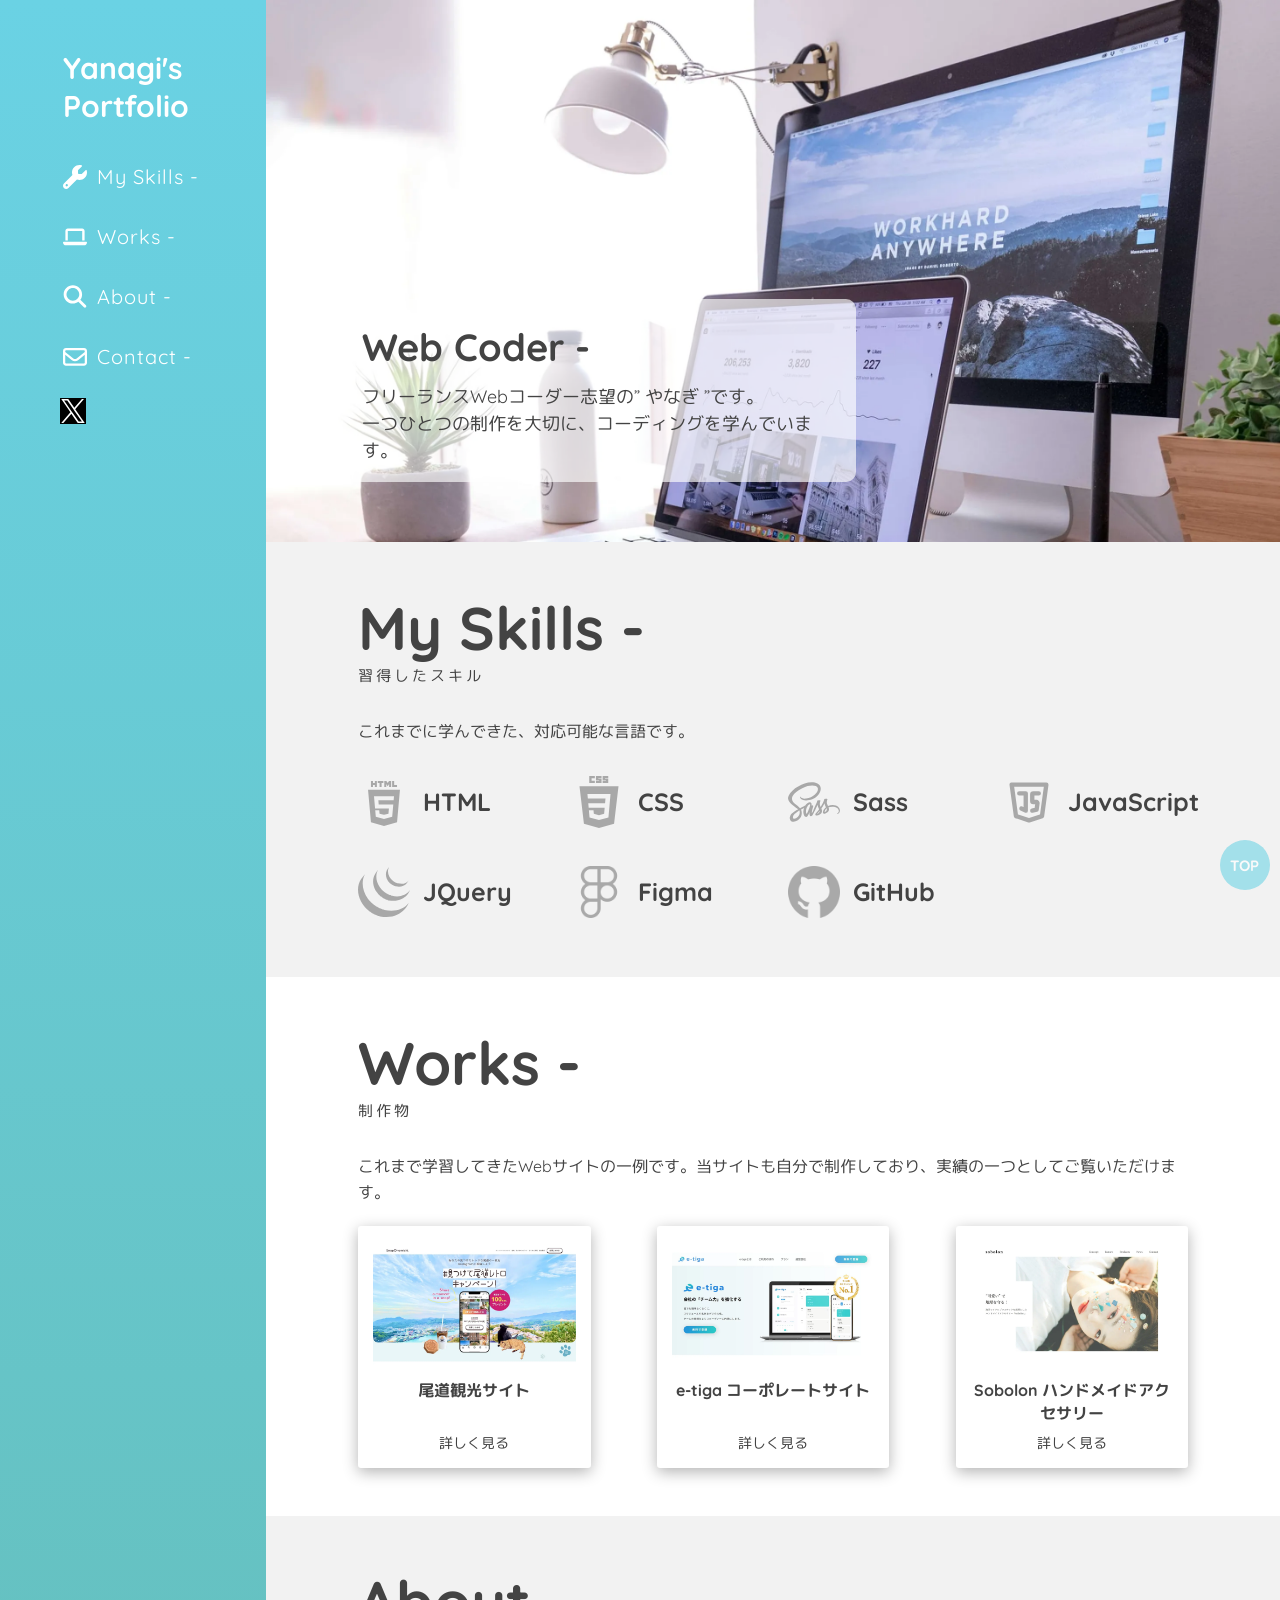
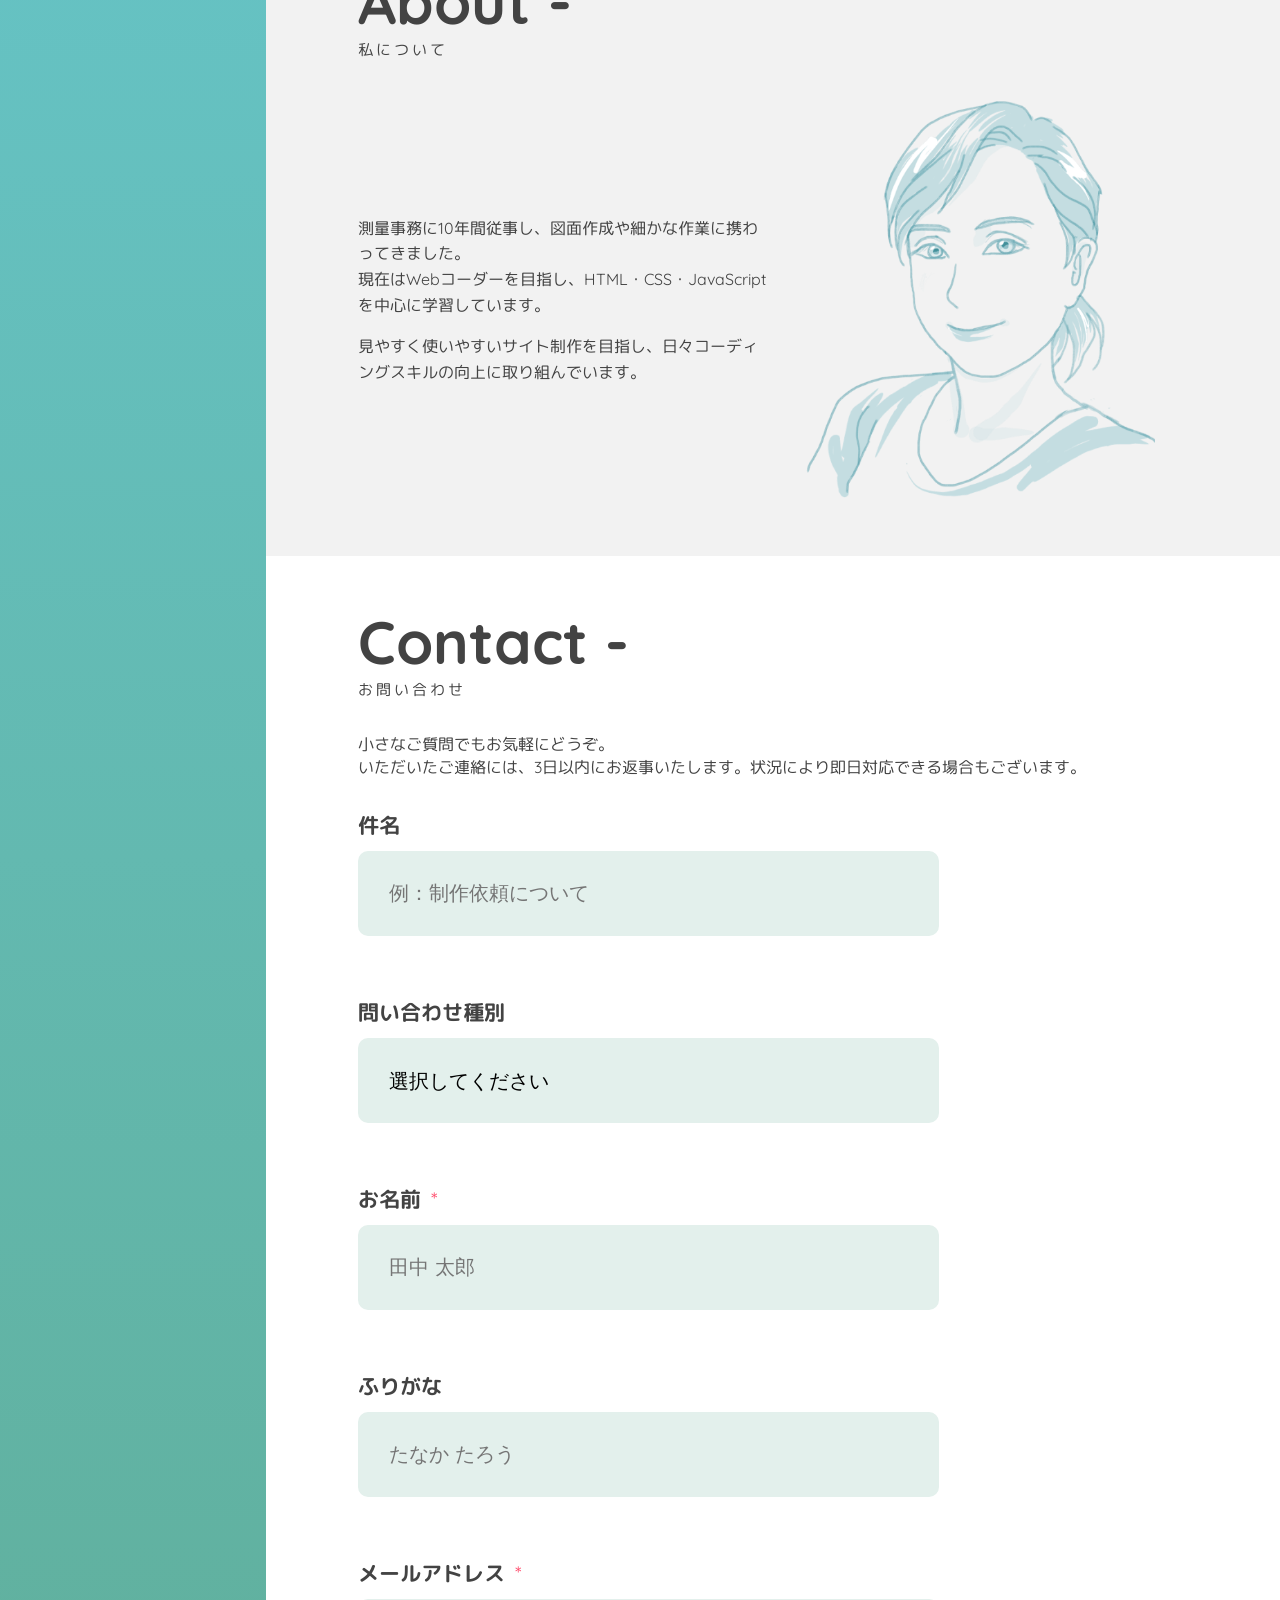
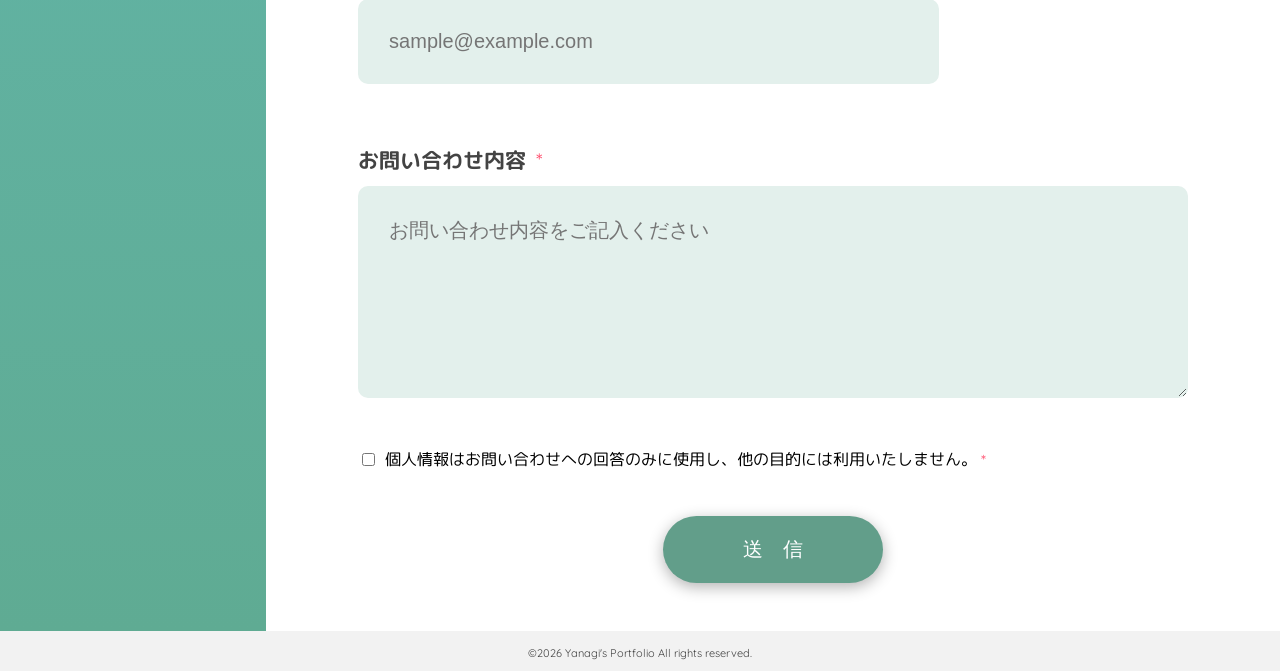
==== index.html @ 11b39cef "修正" ====
<!doctype html>
<html lang="ja">
  <head>
    <meta charset="UTF-8" />
    <meta name="viewport" content="width=device-width, initial-scale=1.0" />
    <link rel="shortcut icon" href="./favicon.ico" type="image/x-icon" />

    <!-- 検索にヒットしないようにするための記述です -->
    <meta name="robots" content="noindex" />

    <title>ポートフォリオサイト</title>
    <meta
      name="description"
      content="フリーランスWEBコーダーをめざす、”やなぎ”のポートフォリオサイトです。只今、デイトラにてコツコツ勉強中"
    />

    <!-- Google fonts -->
    <link rel="preconnect" href="https://fonts.googleapis.com" />
    <link rel="preconnect" href="https://fonts.gstatic.com" crossorigin />
    <link
      href="https://fonts.googleapis.com/css2?family=M+PLUS+Rounded+1c&family=Quicksand:wght@300..700&display=swap"
      rel="stylesheet"
    />

    <link rel="stylesheet" href="./css/reset.css" />
    <link rel="stylesheet" href="./css/style.css" />
  </head>

  <body>
    <div class="wrapper">
      <header class="header">
        <div class="header__container">
          <div class="header__top">
            <div class="header__logo">Yanagi's<br />Portfolio</div>

            <button
              type="button"
              id="js-button-drawer"
              class="header__menu-button"
            >
              <span class="header-icon__bar"></span>
              <span class="header-icon__bar"></span>
              <span class="header-icon__bar"></span>
            </button>
          </div>

          <div id="js-drawer" class="header__contents">
            <nav class="header__nav">
              <ul class="header__nav-list">
                <li class="header__nav-item">
                  <a href="#skills" class="header__nav-link button">
                    <span class="button__icon"
                      ><svg
                        width="19"
                        height="19"
                        viewBox="0 0 19 19"
                        fill="none"
                        xmlns="http://www.w3.org/2000/svg"
                      >
                        <path
                          d="M13.0625 11.875C16.343 11.875 19 9.21797 19 5.9375C19 5.36971 18.9184 4.82051 18.7699 4.29728C18.6549 3.89649 18.1613 3.80743 17.8682 4.10058L15.0182 6.95058C14.9068 7.06192 14.7547 7.125 14.5988 7.125H12.4688C12.1422 7.125 11.875 6.85783 11.875 6.53123V4.40116C11.875 4.24533 11.9381 4.09315 12.0494 3.98185L14.8994 1.13185C15.1926 0.83866 15.0998 0.345109 14.7027 0.230073C14.1795 0.081631 13.6303 0 13.0625 0C9.78203 0 7.125 2.65703 7.125 5.9375C7.125 6.6463 7.25116 7.32909 7.47754 7.95996L0.738478 14.699C0.267174 15.1703 0 15.8123 0 16.4803C0 17.8719 1.12812 19 2.51971 19C3.18768 19 3.82967 18.7328 4.30098 18.2615L11.04 11.5225C11.6709 11.7525 12.3537 11.875 13.0625 11.875ZM2.96877 15.1406C3.20495 15.1406 3.4315 15.2345 3.59853 15.4015C3.76556 15.5685 3.85938 15.795 3.85938 16.0312C3.85938 16.2675 3.76556 16.494 3.59853 16.661C3.4315 16.828 3.20495 16.9219 2.96877 16.9219C2.73255 16.9219 2.506 16.828 2.33897 16.661C2.17194 16.494 2.07812 16.2675 2.07812 16.0312C2.07812 15.795 2.17194 15.5685 2.33897 15.4015C2.506 15.2345 2.73255 15.1406 2.96877 15.1406Z"
                          class="button__icon-path"
                        />
                      </svg>
                    </span>
                    <span class="button__text">My Skills -</span>
                  </a>
                </li>
                <li class="header__nav-item">
                  <a href="#works" class="header__nav-link button">
                    <span class="button__icon"
                      ><svg
                        width="21"
                        height="16"
                        viewBox="0 0 21 16"
                        fill="none"
                        xmlns="http://www.w3.org/2000/svg"
                      >
                        <path
                          d="M4.2 0.635498C3.04172 0.635498 2.1 1.57078 2.1 2.72115V11.0638H4.2V2.72115H16.8V11.0638H18.9V2.72115C18.9 1.57078 17.9583 0.635498 16.8 0.635498H4.2ZM0.63 12.1066C0.282187 12.1066 0 12.3868 0 12.7323C0 14.114 1.12875 15.2351 2.52 15.2351H18.48C19.8712 15.2351 21 14.114 21 12.7323C21 12.3868 20.7178 12.1066 20.37 12.1066H0.63Z"
                          class="button__icon-path"
                        />
                      </svg>
                    </span>
                    <span class="button__text">Works -</span>
                  </a>
                </li>
                <li class="header__nav-item">
                  <a href="#about" class="header__nav-link button">
                    <span class="button__icon"
                      ><svg
                        width="17"
                        height="18"
                        viewBox="0 0 17 18"
                        fill="none"
                        xmlns="http://www.w3.org/2000/svg"
                      >
                        <path
                          d="M13.8125 7.04143C13.8125 8.55504 13.3178 9.95324 12.4844 11.0876L16.6879 15.2657C17.1029 15.6779 17.1029 16.3473 16.6879 16.7595C16.2729 17.1717 15.5988 17.1717 15.1838 16.7595L10.9803 12.5814C9.83808 13.4124 8.43027 13.9005 6.90625 13.9005C3.09121 13.9005 0 10.8304 0 7.04143C0 3.25246 3.09121 0.182373 6.90625 0.182373C10.7213 0.182373 13.8125 3.25246 13.8125 7.04143ZM6.90625 11.79C7.53413 11.79 8.15587 11.6672 8.73595 11.4285C9.31604 11.1899 9.84312 10.8401 10.2871 10.3992C10.7311 9.95824 11.0833 9.43476 11.3235 8.85863C11.5638 8.28251 11.6875 7.66502 11.6875 7.04143C11.6875 6.41784 11.5638 5.80035 11.3235 5.22423C11.0833 4.64811 10.7311 4.12463 10.2871 3.68368C9.84312 3.24273 9.31604 2.89296 8.73595 2.65432C8.15587 2.41568 7.53413 2.29285 6.90625 2.29285C6.27837 2.29285 5.65663 2.41568 5.07654 2.65432C4.49646 2.89296 3.96938 3.24273 3.5254 3.68368C3.08142 4.12463 2.72923 4.64811 2.48895 5.22423C2.24867 5.80035 2.125 6.41784 2.125 7.04143C2.125 7.66502 2.24867 8.28251 2.48895 8.85863C2.72923 9.43476 3.08142 9.95824 3.5254 10.3992C3.96938 10.8401 4.49646 11.1899 5.07654 11.4285C5.65663 11.6672 6.27837 11.79 6.90625 11.79Z"
                          class="button__icon-path"
                        />
                      </svg>
                    </span>
                    <span class="button__text">About -</span>
                  </a>
                </li>

                <li class="header__nav-item">
                  <a href="#contact" class="header__nav-link button">
                    <span class="button__icon"
                      ><svg
                        width="20"
                        height="16"
                        viewBox="0 0 20 16"
                        fill="none"
                        xmlns="http://www.w3.org/2000/svg"
                      >
                        <path
                          d="M2.5 2.28406C2.15625 2.28406 1.875 2.56339 1.875 2.90479V3.76217L8.61328 9.25563C9.42188 9.91515 10.582 9.91515 11.3906 9.25563L18.125 3.76217V2.90479C18.125 2.56339 17.8438 2.28406 17.5 2.28406H2.5ZM1.875 6.17138V12.8365C1.875 13.1779 2.15625 13.4572 2.5 13.4572H17.5C17.8438 13.4572 18.125 13.1779 18.125 12.8365V6.17138L12.5781 10.6949C11.0781 11.917 8.91797 11.917 7.42188 10.6949L1.875 6.17138ZM0 2.90479C0 1.53531 1.12109 0.421875 2.5 0.421875H17.5C18.8789 0.421875 20 1.53531 20 2.90479V12.8365C20 14.2059 18.8789 15.3194 17.5 15.3194H2.5C1.12109 15.3194 0 14.2059 0 12.8365V2.90479Z"
                          class="button__icon-path"
                        />
                      </svg>
                    </span>
                    <span class="button__text">Contact -</span>
                  </a>
                </li>
                <li class="header__nav-item header__nav-item--x">
                  <a
                    href="https://x.com/poyonta_web"
                    target="_blank"
                    class="header__nav-link button button--x"
                  >
                    <span class="button__icon button__icon--x">
                      <svg
                        width="20"
                        height="21"
                        viewBox="0 0 1200 1227"
                        fill="none"
                        xmlns="http://www.w3.org/2000/svg"
                      >
                        <path
                          d="M714.163 519.284L1160.89 0H1055.03L667.137 450.887L357.328 0H0L468.492 681.821L0 1226.37H105.866L515.491 750.218L842.672 1226.37H1200L714.137 519.284H714.163ZM569.165 687.828L521.697 619.934L144.011 79.6944H306.615L611.412 515.685L658.88 583.579L1055.08 1150.3H892.476L569.165 687.854V687.828Z"
                          class="button__icon-path button__icon-path--x"
                        />
                      </svg>
                    </span>
                  </a>
                </li>
              </ul>
            </nav>
          </div>
        </div>
      </header>

      <main class="main">
        <div class="fv">
          <picture class="fv__img">
            <source media="(min-width: 768px)" srcset="./img/fv-image.webp" />
            <img
              src="./img/sp_img.webp"
              alt="デスクの上にパソコンとタブレットが乗っています。"
              decoding="async"
              width="2924"
              height="3899"
            />
          </picture>
          <div class="fv__contents">
            <h1 class="fv__heading">
              <span class="fv__heading-main">Web Coder -</span>
              <span class="fv__heading-sub"
                >フリーランスWebコーダー志望の” やなぎ ”です。<br />一つひとつの制作を大切に、コーディングを学んでいます。</span
              >
            </h1>
          </div>
        </div>

        <section id="skills" class="section skills">
          <div class="section__inner">
            <h2 class="section__head">
              <span class="section__head-main">My Skills -</span>
              <span class="section__head-sub">習得したスキル</span>
            </h2>
            <p class="section__lead-text">
              これまでに学んできた、対応可能な言語です。
            </p>
            <ul class="skills__list">
              <li class="skills__item">
                <div class="skills__icon">
                  <img src="./img/skill_icon/icon_html.svg" alt="" />
                </div>
                <span class="skills__name">HTML</span>
              </li>
              <li class="skills__item">
                <div class="skills__icon">
                  <img src="./img/skill_icon/icon_css.svg" alt="" />
                </div>
                <span class="skills__name">CSS</span>
              </li>
              <li class="skills__item">
                <div class="skills__icon">
                  <img src="./img/skill_icon/icon_sass.svg" alt="" />
                </div>
                <span class="skills__name">Sass</span>
              </li>
              <li class="skills__item">
                <div class="skills__icon">
                  <img src="./img/skill_icon/icon_javascript.svg" alt="" />
                </div>
                <span class="skills__name">JavaScript</span>
              </li>
              <li class="skills__item">
                <div class="skills__icon">
                  <img src="./img/skill_icon/icon_jquery.svg" alt="" />
                </div>
                <span class="skills__name">JQuery</span>
              </li>
              <li class="skills__item">
                <div class="skills__icon">
                  <img src="./img/skill_icon/icon_figma.png" alt="" />
                </div>
                <span class="skills__name">Figma</span>
              </li>
              <li class="skills__item">
                <div class="skills__icon">
                  <img src="./img/skill_icon/icon_github.png" alt="" />
                </div>
                <span class="skills__name">GitHub</span>
              </li>
              <!-- <li class="skills__item">
                <div class="skills__icon">
                  <img src="./img/skill_icon/icon_php.svg" alt="" />
                </div>
                <span class="skills__name">PHP</span>
              </li>
              <li class="skills__item">
                <div class="skills__icon">
                  <img src="./img/skill_icon/icon_sql.svg" alt="" />
                </div>
                <span class="skills__name">SQL</span>
              </li> -->
            </ul>
          </div>
        </section>

        <section id="works" class="section works">
          <div class="section__inner">
            <h2 class="section__head">
              <span class="section__head-main">Works -</span>
              <span class="section__head-sub">制作物</span>
            </h2>
            <p class="section__lead-text">
              これまで学習してきたWebサイトの一例です。当サイトも自分で制作しており、実績の一つとしてご覧いただけます。
            </p>

            <div class="works__contents">
              <ul class="works__list">
                <li class="works__item">
                  <a href="./works/onomichi.html" class="works__card">
                    <div class="works__image">
                      <picture>
                        <source
                          srcset="/img/project/onomichi-top.webp"
                          type="image/webp"
                        />
                        <img
                          src="/img/project/onomichi-top.jpg"
                          class="works__item-img"
                          alt="尾道観光サイトのトップページ"
                        />
                      </picture>
                    </div>

                    <h3 class="works__item-name">尾道観光サイト</h3>
                    <p class="works__item-link">詳しく見る</p>
                  </a>
                </li>

                <li class="works__item">
                  <a href="./works/e-tiga.html" class="works__card">
                    <div class="works__image">
                      <picture>
                        <source
                          srcset="/img/project/e-tiga-top.webp"
                          type="image/webp"
                        />
                        <img
                          src="/img/project/e-tiga-top.jpg"
                          class="works__item-img"
                          alt="e-tiga コーポレートサイトのトップページ"
                        />
                      </picture>
                    </div>

                    <h3 class="works__item-name">e-tiga コーポレートサイト</h3>
                    <p class="works__item-link">詳しく見る</p>
                  </a>
                </li>

                <li class="works__item">
                  <a href="/works/sobolon.html" class="works__card">
                    <div class="works__image">
                      <picture>
                        <source
                          srcset="../img/project/sobolon-top.webp"
                          type="image/webp"
                        />
                        <img
                          src="/img/project/sobolon-top.jpg"
                          class="works__item-img"
                          alt="Sobolonハンドメイドアクセサリーショップのトップページ"
                        />
                      </picture>
                    </div>

                    <h3 class="works__item-name">
                      Sobolon ハンドメイドアクセサリー
                    </h3>
                    <p class="works__item-link">詳しく見る</p>
                  </a>
                </li>
              </ul>
            </div>
          </div>
        </section>

        <section id="about" class="section about">
          <div class="section__inner">
            <h2 class="section__head">
              <span class="section__head-main">About -</span>
              <span class="section__head-sub">私について</span>
            </h2>
            <div class="about__container">
              <div class="about__img">
                <img src="./img/about_me.png" alt="私の自画像イラスト" width="600" height="600" />
              </div>

              <div class="about__text-contents">
                <p class="about__text">
                  測量事務に10年間従事し、図面作成や細かな作業に携わってきました。<br />
                  現在はWebコーダーを目指し、HTML・CSS・JavaScriptを中心に学習しています。
                </p>

                <p class="about__text">
                  見やすく使いやすいサイト制作を目指し、日々コーディングスキルの向上に取り組んでいます。
                </p>
              </div>
            </div>
          </div>
        </section>

        <section id="contact" class="section contact">
          <div class="section__inner">
            <h2 class="section__head">
              <span class="section__head-main">Contact -</span>
              <span class="section__head-sub">お問い合わせ</span>
            </h2>
            <p class="contact__text">
              小さなご質問でもお気軽にどうぞ。<br />いただいたご連絡には、3日以内にお返事いたします。状況により即日対応できる場合もございます。
            </p>
            <form
              class="contact__form"
              action="https://docs.google.com/forms/d/1wxgxeuCiGroGb6D0AkHOj52-wFo_a72LHb8ZfSSlgHc/formResponse"
              method="POST"
            >
              <!-- 件名 -->
              <div class="contact__item">
                <label for="subject" class="contact__label">件名</label>
                <input
                  type="text"
                  id="subject"
                  name="entry.1060447912"
                  placeholder="例：制作依頼について"
                  class="contact__input-field"
                />
              </div>

              <!-- 問い合わせ種別 -->
              <div class="contact__item">
                <label for="type" class="contact__label">問い合わせ種別</label>
                <select
                  id="type"
                  name="entry.1830113722"
                  class="contact__input-field"
                >
                  <option value="">選択してください</option>
                  <option value="質問">質問</option>
                  <option value="要望">要望</option>
                </select>
              </div>

              <!-- お名前 -->
              <div class="contact__item">
                <label for="name" class="contact__label">
                  お名前 <span class="contact__must">*</span>
                </label>
                <input
                  type="text"
                  id="name"
                  name="entry.1457223307"
                  placeholder="田中 太郎"
                  class="contact__input-field"
                  required
                />
              </div>

              <!-- ふりがな -->
              <div class="contact__item">
                <label for="kana" class="contact__label">ふりがな</label>
                <input
                  type="text"
                  id="kana"
                  name="entry.275673241"
                  placeholder="たなか たろう"
                  class="contact__input-field"
                />
              </div>

              <!-- メールアドレス -->
              <div class="contact__item">
                <label for="email" class="contact__label">
                  メールアドレス <span class="contact__must">*</span>
                </label>
                <input
                  type="email"
                  id="email"
                  name="entry.229926600"
                  placeholder="sample@example.com"
                  class="contact__input-field"
                  required
                />
              </div>

              <!-- お問い合わせ内容 -->
              <div class="contact__item">
                <label for="contact__message" class="contact__label">
                  お問い合わせ内容 <span class="contact__must">*</span>
                </label>
                <textarea
                  id="contact__message"
                  name="entry.366167014"
                  rows="5"
                  placeholder="お問い合わせ内容をご記入ください"
                  class="contact__input-field contact__input-field-w"
                  required
                ></textarea>
              </div>

              <!-- プライバシー同意チェックボックス -->
              <div class="contact__item">
                <label class="contact__privacy">
                  <input type="checkbox" name="privacy" required />
                  個人情報はお問い合わせへの回答のみに使用し、他の目的には利用いたしません。
                  <span class="contact__must">*</span>
                </label>
              </div>

              <!-- 送信ボタン -->
              <button type="submit" class="contact__button">送　信</button>
            </form>
          </div>
        </section>
      </main>
    </div>

    <a href="" id="page-top" class="toTop"></a>

    <footer class="footer">
      <small class="footer__copy"
        >&copy;2026 Yanagi's Portfolio All rights reserved.</small
      >
    </footer>

    <!-- jQuery -->
    <script src="https://ajax.googleapis.com/ajax/libs/jquery/3.7.1/jquery.min.js"></script>
    <script src="./js/index.js"></script>
  </body>
</html>
---- css/style.css ----
@charset "UTF-8";
body {
  font-family: "Quicksand", "M PLUS Rounded 1c", sans-serif;
  color: #434343;
}
body.is-fixed {
  overflow: hidden;
}

.button {
  display: -webkit-box;
  display: -ms-flexbox;
  display: flex;
  -webkit-box-align: center;
      -ms-flex-align: center;
          align-items: center;
  width: 180px;
  padding: 6px 10px;
  margin: 0 auto;
}
.button--x {
  width: -webkit-fit-content;
  width: -moz-fit-content;
  width: fit-content;
}
.button__icon {
  display: -webkit-box;
  display: -ms-flexbox;
  display: flex;
  -webkit-box-align: center;
      -ms-flex-align: center;
          align-items: center;
}
.button__icon svg {
  width: 24px;
  height: 24px;
}
.button__icon--x {
  position: relative;
}
.button__icon--x::after {
  content: "";
  position: absolute;
  width: 26px;
  height: 26px;
  background-color: #000;
  left: -1px;
  z-index: -1;
  -webkit-transition: background-color 0.3s;
  transition: background-color 0.3s;
}
.button__icon-path {
  fill: #ffffff;
}
.button__text {
  color: #ffffff;
  font-size: 20px;
  margin-left: 10px;
  letter-spacing: 0.05em;
}

.header {
  background-image: -webkit-gradient(linear, left top, left bottom, from(#6ad2e4), to(#5fab93));
  background-image: linear-gradient(to bottom, #6ad2e4, #5fab93);
  position: fixed;
  top: 0;
  left: 0;
  width: 100%;
  z-index: 999;
}
.header__container {
  width: 100%;
  position: relative;
}
.header__top {
  display: -webkit-box;
  display: -ms-flexbox;
  display: flex;
  -webkit-box-pack: justify;
      -ms-flex-pack: justify;
          justify-content: space-between;
  -webkit-box-align: center;
      -ms-flex-align: center;
          align-items: center;
}
.header__logo {
  display: inline-block;
  padding: 14px 24px;
  font-size: 21px;
  font-weight: bold;
  color: #ffffff;
}
.header__menu-button {
  width: 36px;
  height: 21px;
  position: relative;
  border: none;
  background: transparent;
  right: 24px;
}
.header__menu-button.is-checked .header-icon__bar:nth-child(1) {
  top: 10px;
  -webkit-transform: rotate(30deg);
          transform: rotate(30deg);
}
.header__menu-button.is-checked .header-icon__bar:nth-child(2) {
  display: none;
}
.header__menu-button.is-checked .header-icon__bar:nth-child(3) {
  top: 10px;
  -webkit-transform: rotate(-30deg);
          transform: rotate(-30deg);
}
.header-icon__bar {
  position: absolute;
  top: 0;
  left: 0;
  width: 36px;
  height: 3px;
  border-radius: 6px;
  background: #ffffff;
  -webkit-transition: top 0.3s linear, -webkit-transform 0.3s linear;
  transition: top 0.3s linear, -webkit-transform 0.3s linear;
  transition: transform 0.3s linear, top 0.3s linear;
  transition: transform 0.3s linear, top 0.3s linear, -webkit-transform 0.3s linear;
}
.header-icon__bar:nth-child(1) {
  top: 0;
}
.header-icon__bar:nth-child(2) {
  top: 9px;
}
.header-icon__bar:nth-child(3) {
  top: 18px;
}
.header__contents {
  display: none;
  height: calc(100vh - 81px);
  border-top: 1px solid #ffffff;
  padding-top: 60px;
}
.header__nav-item {
  text-align: center;
}
.header__nav-item + .header__nav-item {
  margin-top: 24px;
}
.header__nav-item--x {
  position: relative;
  left: -66px;
}

.fv {
  padding-top: 81px;
  width: 100%;
  position: relative;
}
.fv__contents {
  position: absolute;
  bottom: 26px;
  left: 0;
  max-width: 380px;
  width: 100%;
  background: rgba(255, 255, 255, 0.65);
  border-top-right-radius: 10px;
  border-bottom-right-radius: 10px;
  padding: 18px;
}
.fv__heading-main {
  display: block;
  font-size: 28px;
  font-weight: bold;
}
.fv__heading-sub {
  display: block;
  font-size: 14px;
  margin-top: 12px;
}

.section {
  padding: 48px 0;
}
.section__inner {
  padding-inline: 25px;
  max-width: 500px;
  width: 100%;
  margin: 0 auto;
}
.section__head {
  display: -webkit-box;
  display: -ms-flexbox;
  display: flex;
  -webkit-box-orient: vertical;
  -webkit-box-direction: normal;
      -ms-flex-direction: column;
          flex-direction: column;
}
.section__head-main {
  font-size: 40px;
  font-weight: bold;
}
.section__head-sub {
  font-size: 15px;
  letter-spacing: 0.2em;
}
.section__lead-text {
  margin-top: 32px;
  font-size: 16px;
  line-height: 1.6;
}
.section__contents {
  margin-top: 40px;
}

.skills {
  background-color: #f2f2f2;
}
.skills__list {
  margin-top: 20px;
  line-height: 3;
  display: grid;
  gap: 15px;
  grid-template-columns: repeat(auto-fit, minmax(180px, 1fr));
}
.skills__item {
  display: -webkit-box;
  display: -ms-flexbox;
  display: flex;
  width: 200px;
}
.skills__icon {
  opacity: 0.3;
  display: -webkit-box;
  display: -ms-flexbox;
  display: flex;
  -webkit-box-pack: center;
      -ms-flex-pack: center;
          justify-content: center;
  -webkit-box-align: center;
      -ms-flex-align: center;
          align-items: center;
}
.skills__icon img {
  width: 52px;
  height: 52px;
  -o-object-fit: contain;
     object-fit: contain;
}
.skills__name {
  font-size: 25px;
  vertical-align: middle;
  padding-left: 13px;
  font-weight: bold;
}

.works__contents {
  margin-top: 20px;
}
.works__list {
  text-align: center;
}
.works__item + .works__item {
  margin-top: 55px;
}
.works__card {
  padding: 15px;
  border-radius: 3px;
  display: block;
  height: 100%;
  -webkit-box-shadow: 0 4px 15px 0 rgba(0, 0, 0, 0.3);
          box-shadow: 0 4px 15px 0 rgba(0, 0, 0, 0.3);
  -webkit-transition: -webkit-transform 0.3s, -webkit-box-shadow 0.3s;
  transition: -webkit-transform 0.3s, -webkit-box-shadow 0.3s;
  transition: transform 0.3s, box-shadow 0.3s;
  transition: transform 0.3s, box-shadow 0.3s, -webkit-transform 0.3s, -webkit-box-shadow 0.3s;
}
.works__item-img {
  margin-bottom: 12px;
}
.works__item-name {
  font-size: 16px;
  font-weight: bold;
  margin-bottom: 6px;
  min-height: 3em;
}
.works__item-link {
  font-size: 14px;
  margin-top: auto;
}

.about {
  background-color: #f2f2f2;
}
.about__container {
  margin-top: 32px;
  display: -webkit-box;
  display: -ms-flexbox;
  display: flex;
  -webkit-box-orient: vertical;
  -webkit-box-direction: normal;
      -ms-flex-direction: column;
          flex-direction: column;
}
.about__text-contents {
  margin-top: 20px;
}
.about__text {
  font-size: 16px;
  line-height: 1.6;
}
.about__text + .about__text {
  margin-top: 1em;
}
.about__img img {
  display: block;
  margin: 0 auto;
}

.contact__form {
  margin-top: 20px;
  font-family: "Quicksand", "M PLUS Rounded 1c", sans-serif;
}
.contact__text {
  margin-top: 32px;
}
.contact__item + .contact__item {
  margin-top: 30px;
}
.contact__item select {
  -webkit-appearance: none;
     -moz-appearance: none;
          appearance: none;
  background: url(../img/select-arrow.png) no-repeat center right 16px/9.451px 6.969px;
  background: #e3f0ec;
}
.contact__label {
  display: block;
  padding-block: 10px;
  font-size: 18px;
  font-weight: bold;
}
.contact__must {
  color: #ff4d6d;
  margin-left: 4px;
}
.contact__input-field {
  width: 100%;
  height: 60px;
  border-radius: 10px;
  border: transparent;
  background-color: #e3f0ec;
  font-size: 18px;
  padding: 15px;
  -webkit-box-sizing: border-box;
          box-sizing: border-box;
}
.contact__input-field-w {
  height: auto;
  line-height: 1.5;
}
.contact__button {
  background-color: #629e8a;
  color: #ffffff;
  font-size: 20px;
  padding: 16px 50px;
  display: block;
  margin: 45px auto 0;
  border: none;
  border-radius: 50px;
  -webkit-box-shadow: 0 4px 15px 0 rgba(0, 0, 0, 0.3);
          box-shadow: 0 4px 15px 0 rgba(0, 0, 0, 0.3);
  cursor: pointer;
  -webkit-transition: -webkit-transform 0.3s, -webkit-box-shadow 0.3s;
  transition: -webkit-transform 0.3s, -webkit-box-shadow 0.3s;
  transition: transform 0.3s, box-shadow 0.3s;
  transition: transform 0.3s, box-shadow 0.3s, -webkit-transform 0.3s, -webkit-box-shadow 0.3s;
}
.contact__privacy {
  display: -webkit-box;
  display: -ms-flexbox;
  display: flex;
  -webkit-box-align: center;
      -ms-flex-align: center;
          align-items: center;
  font-weight: normal;
  font-size: 16px;
  color: #000;
  -webkit-transition: opacity 0.3s;
  transition: opacity 0.3s;
}
.contact__privacy input[type=checkbox] {
  width: auto;
  height: auto;
  margin-right: 10px;
}
.contact {
  /* チェックボックス用のラベル */
}
.contact label[for=privacy] {
  font-weight: normal;
  font-size: 16px;
  color: #000;
}

#page-top {
  width: 50px;
  height: 50px;
  position: fixed;
  right: 10px;
  bottom: 10px;
  background-color: #6ad2e4;
  border-radius: 50%;
  -webkit-transition: opacity 0.3s;
  transition: opacity 0.3s;
}
#page-top::before {
  content: "TOP";
  font-size: 15px;
  color: #ffffff;
  position: absolute;
  margin: auto;
  text-align: center;
  width: 100%;
  top: 32%;
  left: 49%;
  translate: -50%;
  font-weight: bold;
}
#page-top:hover {
  opacity: 0.6;
}

.footer {
  background-color: #f2f2f2;
  text-align: center;
  padding: 10px;
}
.footer__copy {
  font-size: 11px;
  font-family: "Quicksand", "M PLUS Rounded 1c", sans-serif;
}

/*------------------
// tb
------------------*/
@media screen and (min-width: 900px) {
  .section__inner {
    max-width: 700px;
  }
  .section__head-main {
    font-size: 54px;
  }
  .fv__contents {
    bottom: 30px;
    height: auto;
    max-width: 500px;
    padding-left: 30px;
  }
  .skills__list {
    grid-template-columns: repeat(3, 1fr);
  }
  .works__list {
    display: grid;
    grid-template-columns: repeat(3, 1fr);
    gap: 8%;
  }
  .works__item + .works__item {
    margin-top: 0;
  }
  .about__container {
    -webkit-box-orient: horizontal;
    -webkit-box-direction: reverse;
        -ms-flex-direction: row-reverse;
            flex-direction: row-reverse;
    -webkit-box-align: center;
        -ms-flex-align: center;
            align-items: center;
  }
  .about__text-contents {
    margin-top: 0;
    -webkit-box-flex: 1;
        -ms-flex: 1;
            flex: 1;
  }
  .about__img {
    -webkit-box-flex: 1;
        -ms-flex: 1;
            flex: 1;
  }
}
/*------------------
// pc
------------------*/
@media screen and (min-width: 1200px) {
  .wrapper {
    display: -webkit-box;
    display: -ms-flexbox;
    display: flex;
  }
  .main {
    -ms-flex-preferred-size: 79.2%;
        flex-basis: 79.2%;
  }
  .header {
    position: relative;
    -ms-flex-preferred-size: 20.8%;
        flex-basis: 20.8%;
    padding: 35px 20px;
  }
  .header__container {
    width: 160px;
    margin: 0 auto;
    position: sticky;
    top: 35px;
  }
  .header__logo {
    padding: 14px 10px;
    font-size: 30px;
  }
  .header__menu-button {
    display: none;
  }
  .header__contents {
    display: block;
    border: none;
    padding-top: 20px;
    line-height: 0.5;
  }
  .header__nav-item--x {
    width: -webkit-fit-content;
    width: -moz-fit-content;
    width: fit-content;
    left: 8px;
  }
  .button {
    width: 100%;
    border-radius: 15px;
  }
  .button:hover {
    background-color: rgba(255, 255, 255, 0.6);
  }
  .button:hover .button__icon-path {
    fill: #629e8a;
  }
  .button:hover .button__text {
    color: #629e8a;
  }
  .button--x {
    padding: 0;
    border-radius: 0;
    left: 9px;
  }
  .button--x:hover .button__icon-path--x {
    fill: #000;
  }
  .button--x:hover .button__icon--x::after {
    background-color: #ffffff;
  }
  .section__inner {
    max-width: 880px;
  }
  .section__head {
    margin-bottom: 24px;
  }
  .section__head-main {
    font-size: 60px;
  }
  .fv {
    padding-top: 0;
  }
  .fv__contents {
    position: absolute;
    bottom: 60px;
    left: 0;
    max-width: 590px;
    padding-top: 24px;
    padding-left: 96px;
  }
  .fv__heading-main {
    font-size: 38px;
  }
  .fv__heading-sub {
    font-size: 18px;
    margin-top: 12px;
  }
  .skills__list {
    grid-template-columns: repeat(4, 1fr);
  }
  .works__list {
    display: grid;
    grid-template-columns: repeat(3, 1fr);
    gap: 8%;
  }
  .works__item + .works__item {
    margin-top: 0;
  }
  .works__card:hover {
    -webkit-transform: translateY(-3px);
            transform: translateY(-3px);
    -webkit-box-shadow: 0 8px 24px rgba(0, 0, 0, 0.3);
            box-shadow: 0 8px 24px rgba(0, 0, 0, 0.3);
  }
  .contact__item {
    display: grid;
  }
  .contact__item + .contact__item {
    margin-top: 50px;
  }
  .contact__label {
    font-size: 21px;
  }
  .contact__input-field {
    width: 70%;
    height: 85px;
    font-size: 20px;
    padding: 30px;
    border: 1px solid transparent;
  }
  .contact__input-field:hover, .contact__input-field:focus {
    -webkit-box-shadow: 0 4px 15px 0 rgba(0, 0, 0, 0.3);
            box-shadow: 0 4px 15px 0 rgba(0, 0, 0, 0.3);
    border-color: #629e8a;
    outline: none;
  }
  .contact__input-field-w {
    width: 100%;
    height: 100%;
  }
  .contact__privacy:hover {
    opacity: 0.6;
  }
  .contact__button {
    padding: 20px 80px;
  }
  .contact__button:hover {
    -webkit-transform: translateY(-2px);
            transform: translateY(-2px);
    -webkit-box-shadow: 0 6px 20px 2px rgba(0, 0, 0, 0.35);
            box-shadow: 0 6px 20px 2px rgba(0, 0, 0, 0.35);
  }
  .contact__button:active {
    -webkit-transform: translateY(2px);
            transform: translateY(2px);
    -webkit-box-shadow: none;
            box-shadow: none;
  }
}
.work {
  background-color: #e3f0ec;
}
.work__inner {
  max-width: 400px;
  width: 100%;
  margin: 0 auto;
  padding: 60px 20px;
  display: -webkit-box;
  display: -ms-flexbox;
  display: flex;
  -webkit-box-orient: vertical;
  -webkit-box-direction: normal;
      -ms-flex-direction: column;
          flex-direction: column;
}
.work {
  /* タイトル */
}
.work__title {
  border-left: 4px solid #434343;
  padding-left: 10px;
  display: -webkit-box;
  display: -ms-flexbox;
  display: flex;
  -webkit-box-orient: vertical;
  -webkit-box-direction: normal;
      -ms-flex-direction: column;
          flex-direction: column;
  gap: 10px;
}
.work__title-main {
  font-size: 35px;
  font-weight: 700;
}
.work__title-sub {
  font-size: 20px;
  color: #808080;
}
.work {
  /* 画像 */
}
.work__visual {
  margin-top: 60px;
  max-width: 400px;
}
.work__visual img {
  display: block;
  width: 100%;
  height: auto;
  -webkit-box-shadow: 0 4px 15px 0 rgba(0, 0, 0, 0.3);
          box-shadow: 0 4px 15px 0 rgba(0, 0, 0, 0.3);
}
.work {
  /* ボタン */
}
.work__button {
  margin-top: 35px;
  text-align: center;
}
.work__link {
  text-decoration: underline;
  -webkit-transition: opacity 0.3s;
  transition: opacity 0.3s;
}
.work {
  /* セクション */
}
.work__section {
  margin-top: 60px;
}
.work {
  /* 見出し */
}
.work__heading {
  font-size: 20px;
  font-weight: 700;
  margin-bottom: 10px;
  border-left: 4px solid #434343;
  padding-left: 10px;
}
.work {
  /* テキスト */
}
.work__text {
  font-size: 16px;
}
.work {
  /* リスト */
}
.work__list {
  font-size: 16px;
}
.work__list li {
  position: relative;
  padding-left: 15px;
}
.work__list li::before {
  content: "";
  position: absolute;
  width: 8px;
  height: 8px;
  border-radius: 50%;
  background-color: #808080;
  top: 8px;
  left: 0;
}
.work__list li + li {
  margin-top: 15px;
}
.work {
  /* 一覧へ戻る */
}
.work__back {
  margin-top: 60px;
  text-align: center;
}
.work__back-link {
  font-size: 20px;
  text-decoration: underline;
  -webkit-transition: opacity 0.3s;
  transition: opacity 0.3s;
}

@media screen and (min-width: 900px) {
  .work__inner {
    max-width: 800px;
    -webkit-box-orient: horizontal;
    -webkit-box-direction: normal;
        -ms-flex-direction: row;
            flex-direction: row;
    gap: 60px;
  }
  .work__visual {
    max-width: 100%;
    width: 100%;
  }
  .work__mock {
    width: 100%;
    max-height: 500px;
    overflow-y: auto;
    border: 1px solid #808080;
    -webkit-box-shadow: 0 4px 15px 0 rgba(0, 0, 0, 0.3);
            box-shadow: 0 4px 15px 0 rgba(0, 0, 0, 0.3);
  }
  .work__mock img {
    border: none;
    -webkit-box-shadow: none;
            box-shadow: none;
    width: 100%;
    display: block;
  }
  .work__left {
    -webkit-box-flex: 1.5;
        -ms-flex: 1.5;
            flex: 1.5;
  }
  .work__right {
    -ms-flex-item-align: center;
        align-self: center;
    -webkit-box-flex: 1;
        -ms-flex: 1;
            flex: 1;
  }
  .work__button {
    margin-top: 0;
    text-align: left;
  }
  .work__section {
    margin-top: 35px;
  }
  .work__back {
    margin-top: 50px;
    text-align: right;
  }
}
@media screen and (min-width: 1200px) {
  .work__inner {
    max-width: 1000px;
  }
  .work__link:hover, .work__back .work__back-link:hover {
    opacity: 0.6;
  }
}
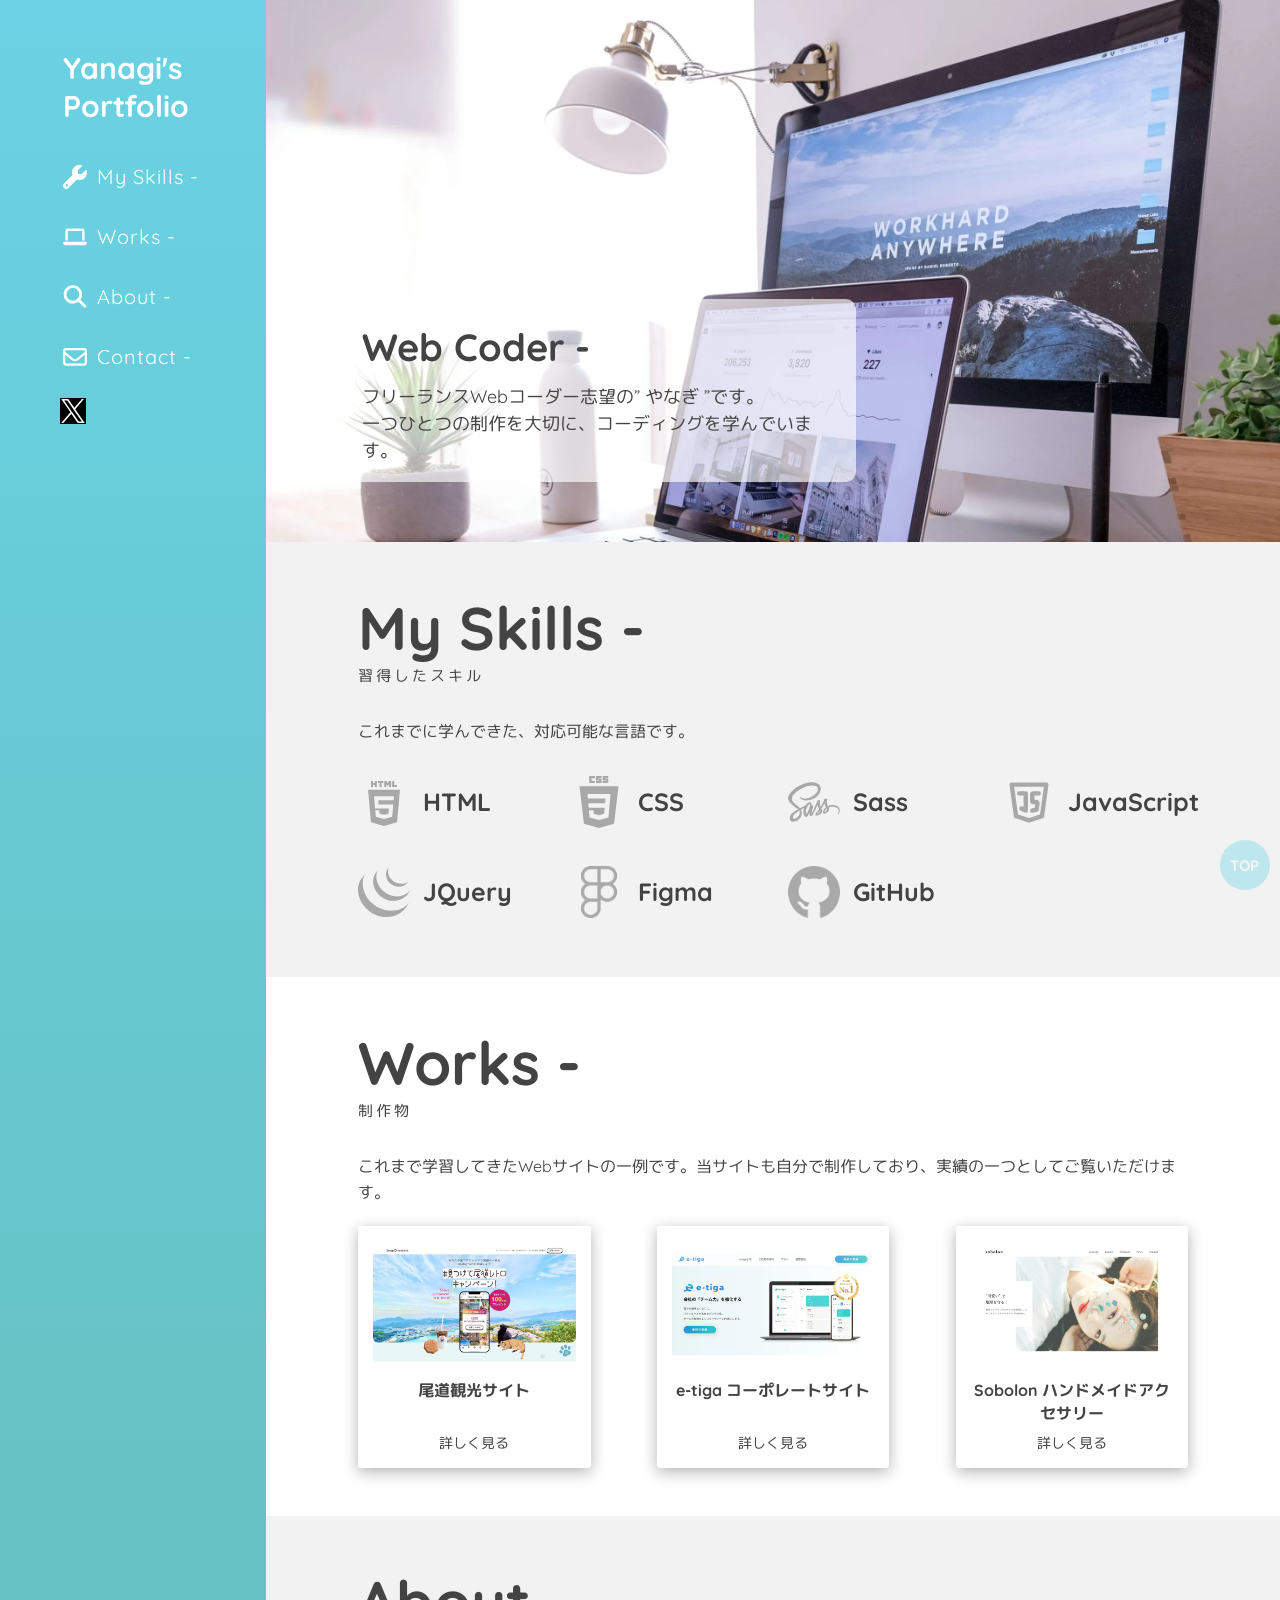
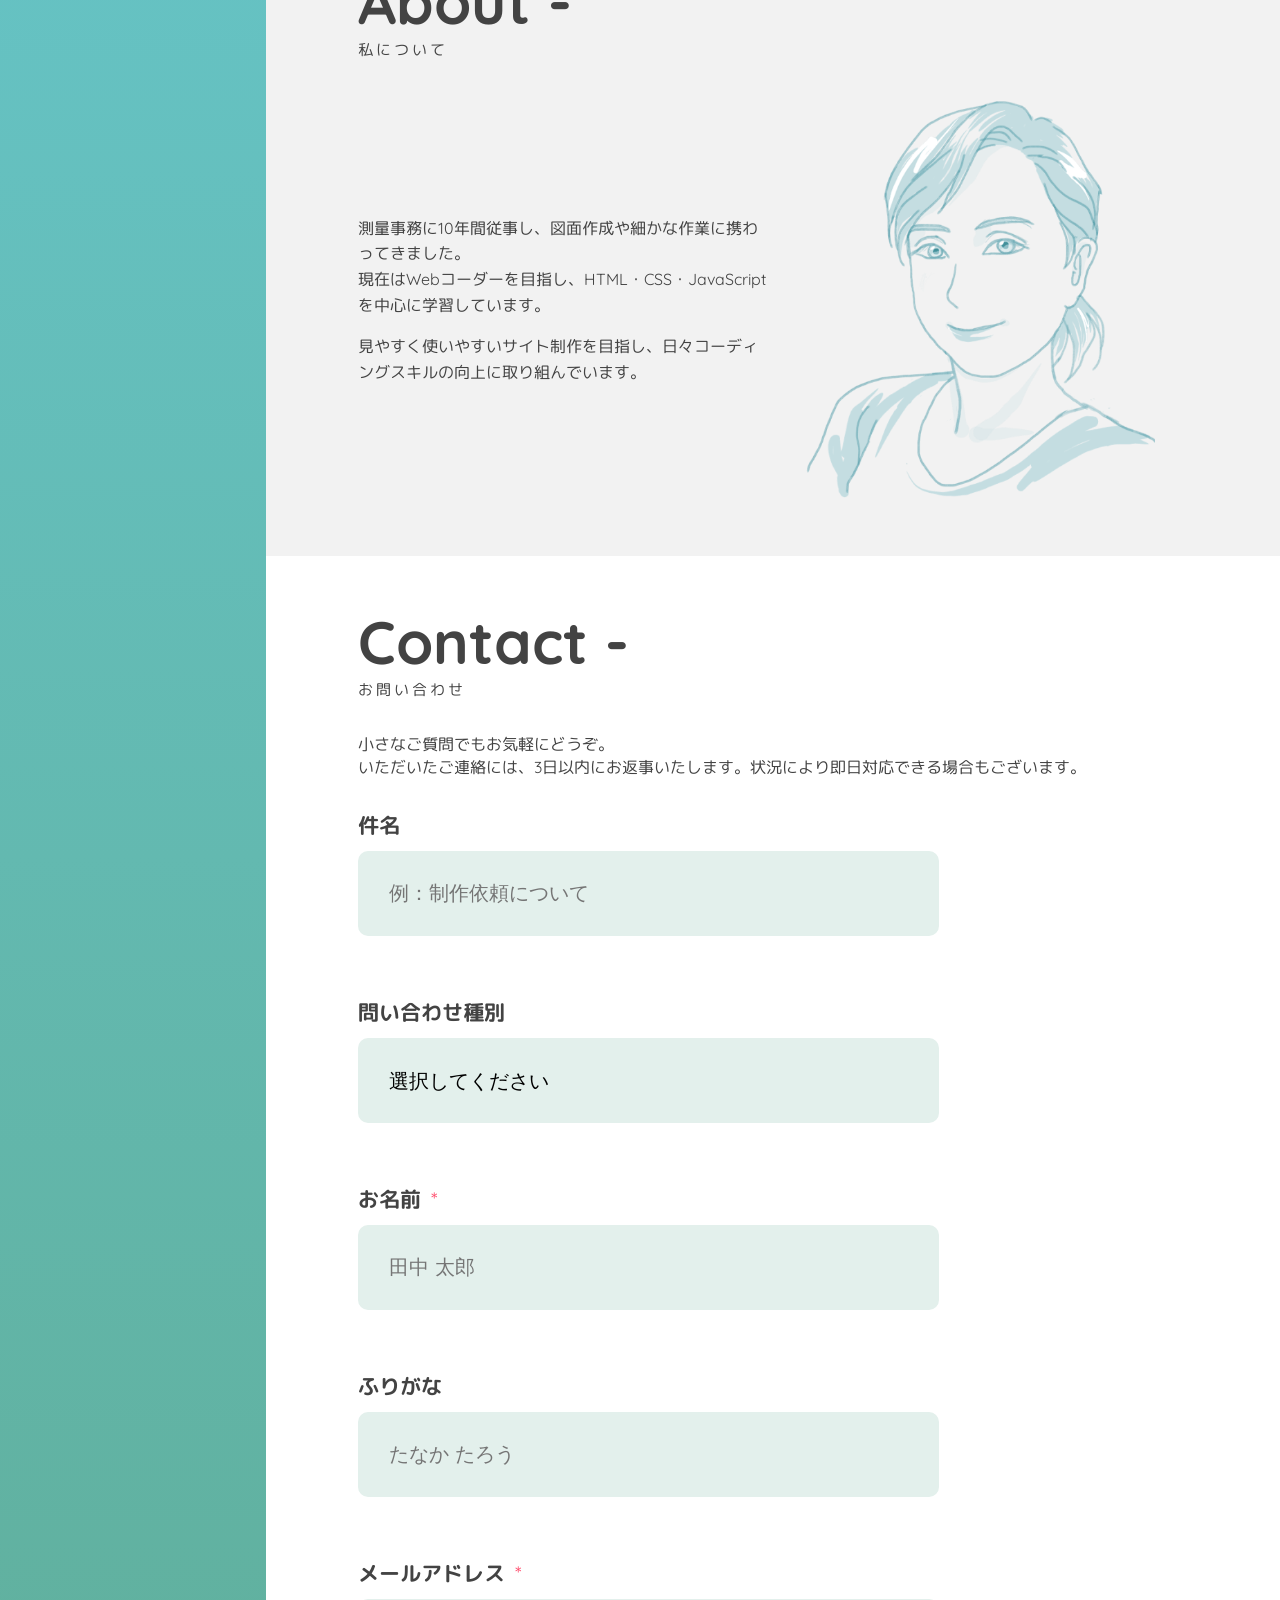
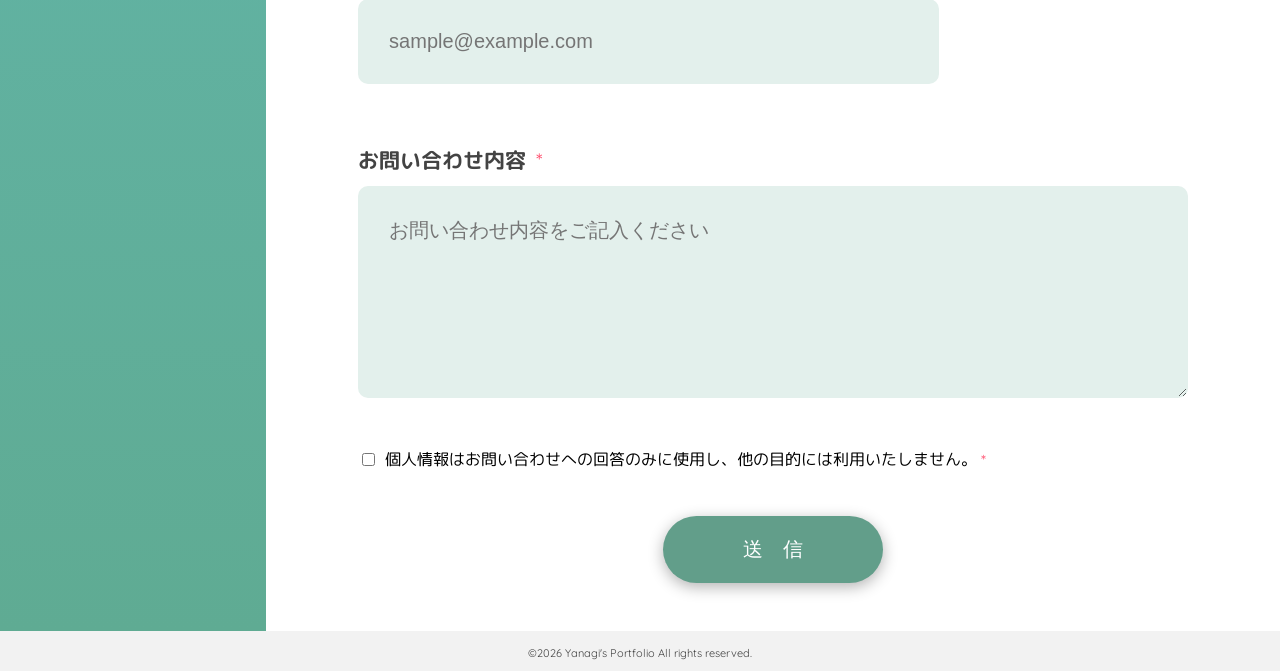
==== commit b97be887: "修正" ====
--- a/index.html
+++ b/index.html
@@ -259,11 +259,11 @@
                     <div class="works__image">
                       <picture>
                         <source
-                          srcset="/img/project/onomichi-top.webp"
+                          srcset="img/project/onomichi-top.webp"
                           type="image/webp"
                         />
                         <img
-                          src="/img/project/onomichi-top.jpg"
+                          src="img/project/onomichi-top.jpg"
                           class="works__item-img"
                           alt="尾道観光サイトのトップページ"
                         />
@@ -297,11 +297,11 @@
                 </li>
 
                 <li class="works__item">
-                  <a href="/works/sobolon.html" class="works__card">
+                  <a href="./works/sobolon.html" class="works__card">
                     <div class="works__image">
                       <picture>
                         <source
-                          srcset="../img/project/sobolon-top.webp"
+                          srcset="/img/project/sobolon-top.webp"
                           type="image/webp"
                         />
                         <img
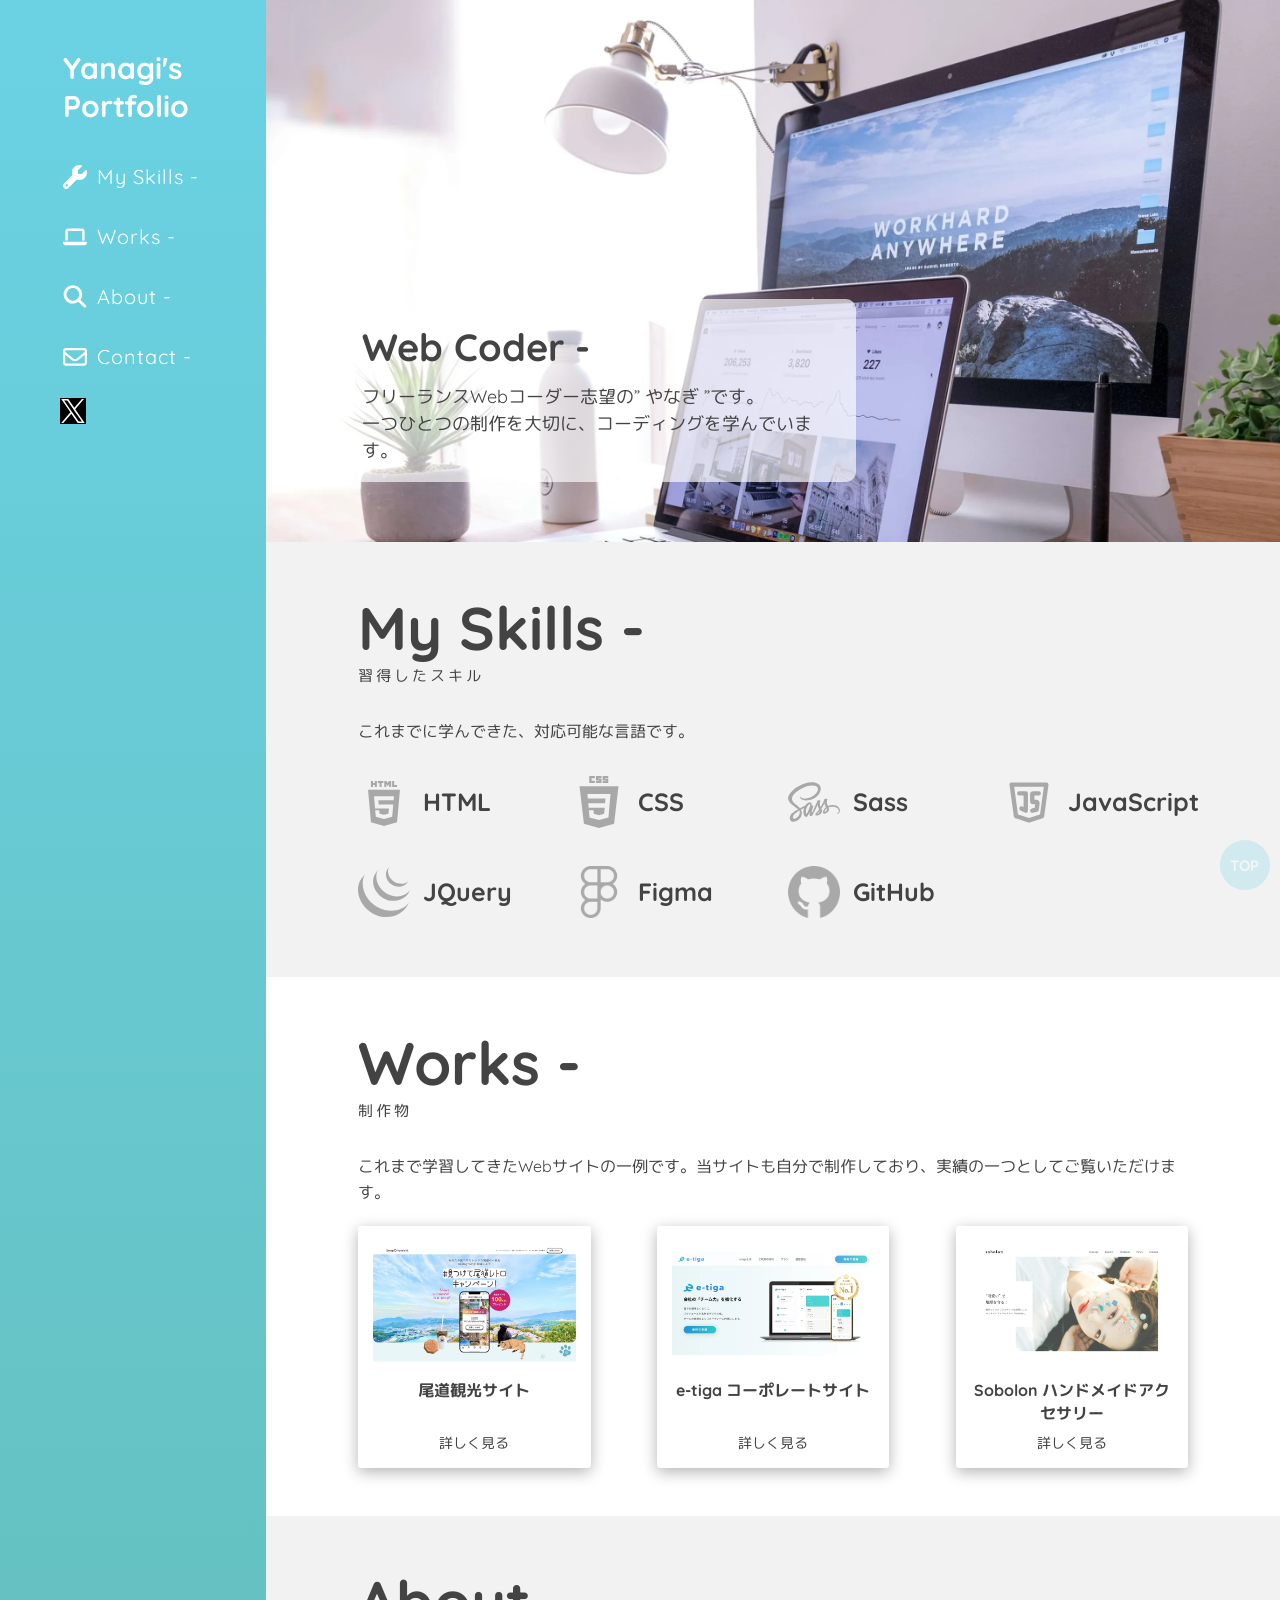
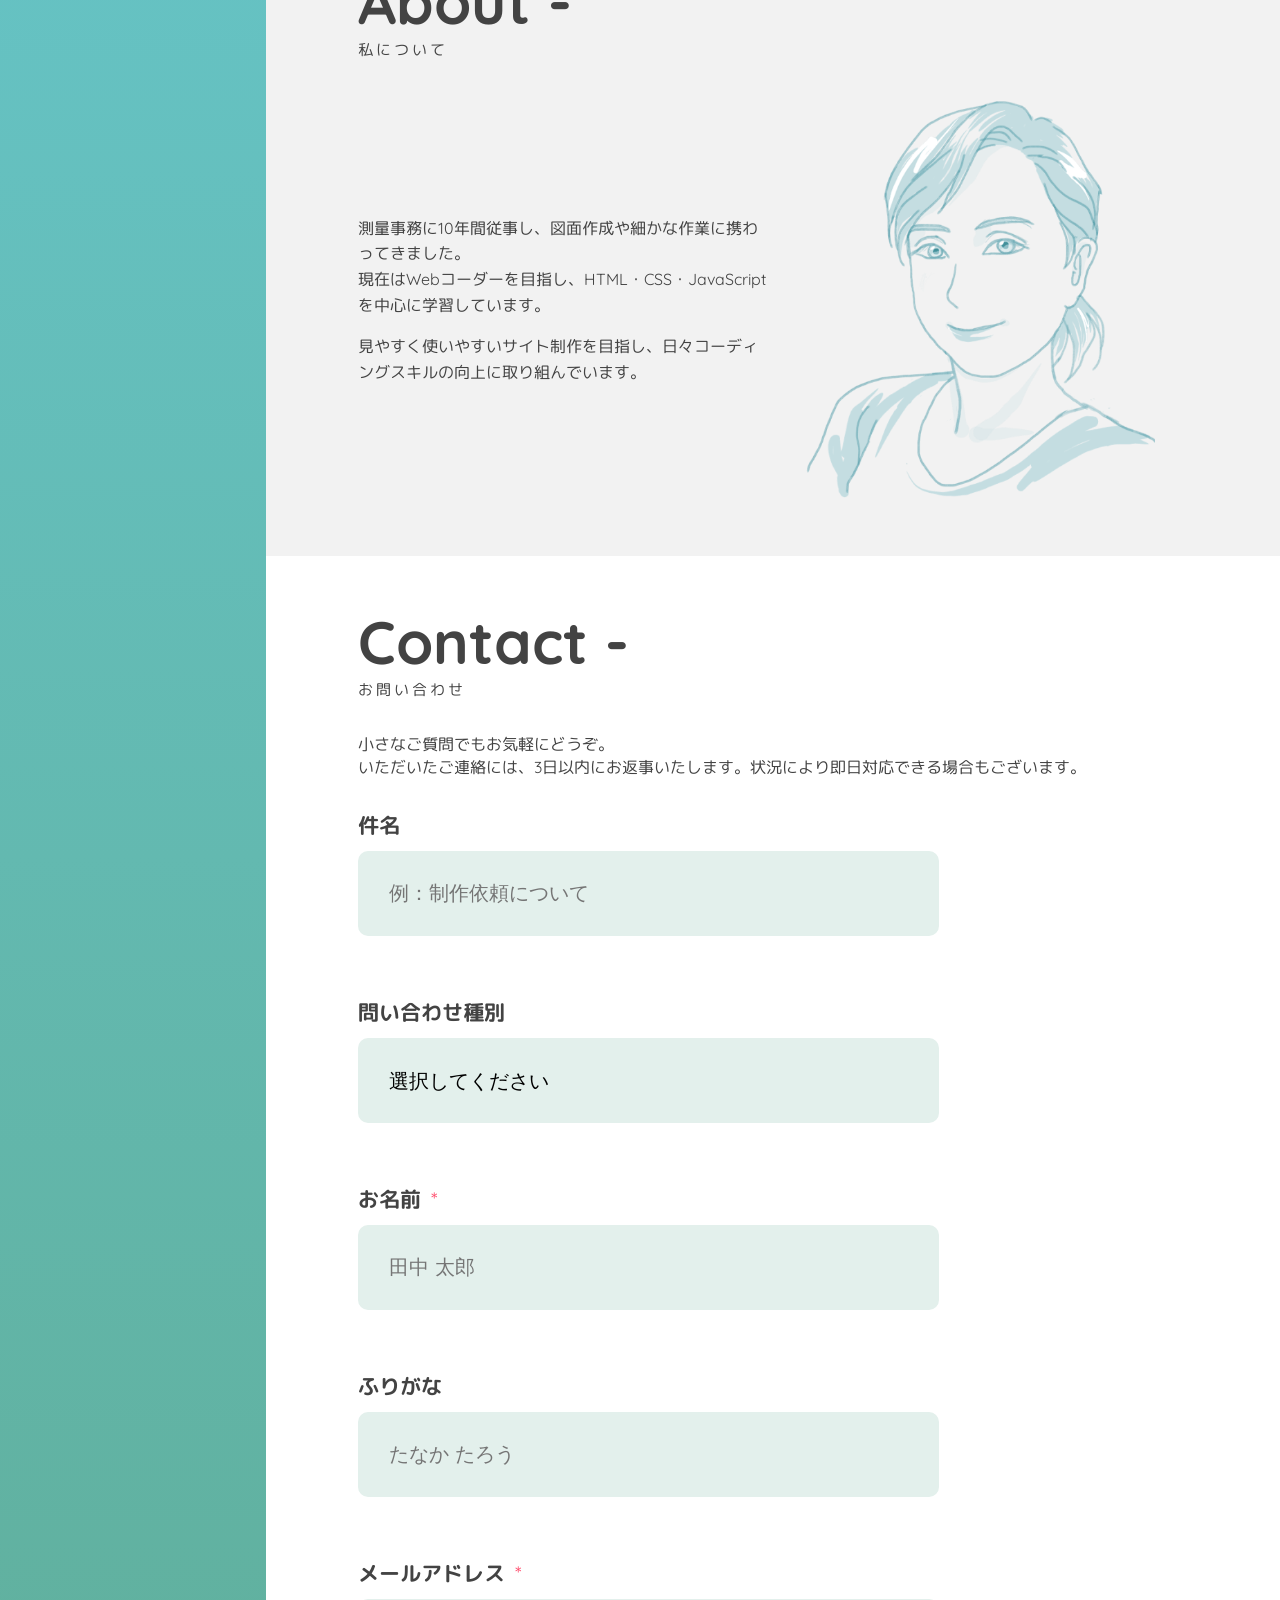
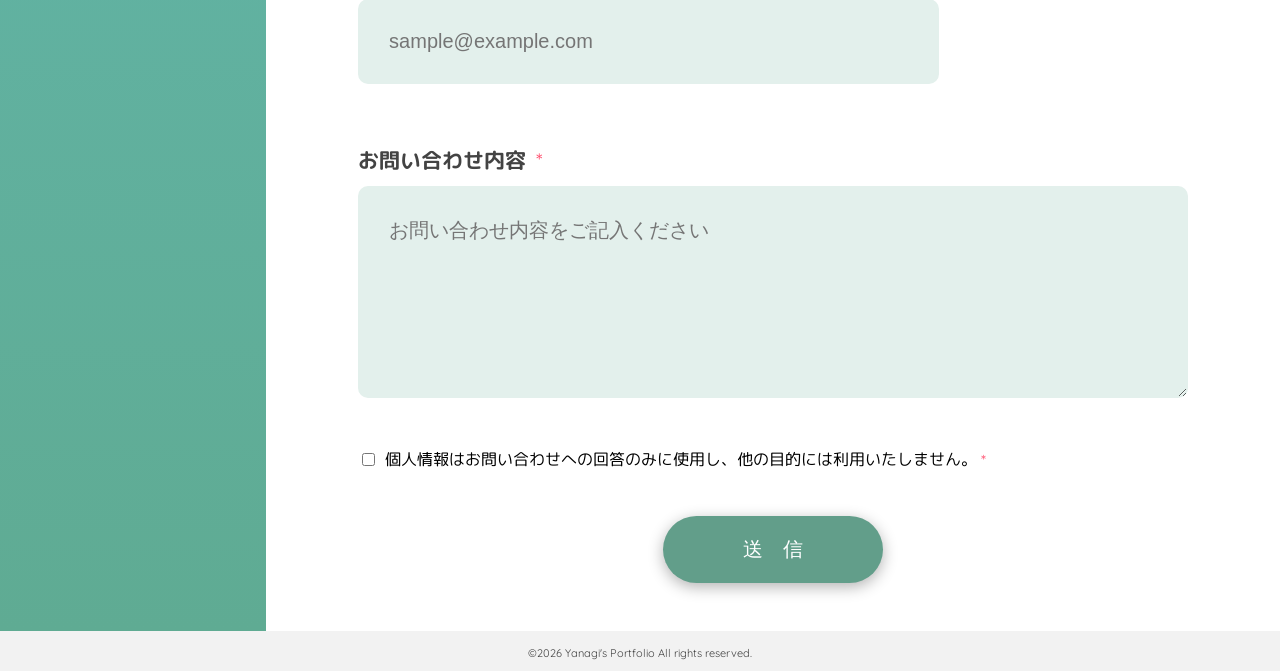
==== commit ad6fecbe: "修正" ====
--- a/index.html
+++ b/index.html
@@ -280,11 +280,11 @@
                     <div class="works__image">
                       <picture>
                         <source
-                          srcset="/img/project/e-tiga-top.webp"
+                          srcset="img/project/e-tiga-top.webp"
                           type="image/webp"
                         />
                         <img
-                          src="/img/project/e-tiga-top.jpg"
+                          src="img/project/e-tiga-top.jpg"
                           class="works__item-img"
                           alt="e-tiga コーポレートサイトのトップページ"
                         />
@@ -301,11 +301,11 @@
                     <div class="works__image">
                       <picture>
                         <source
-                          srcset="/img/project/sobolon-top.webp"
+                          srcset="img/project/sobolon-top.webp"
                           type="image/webp"
                         />
                         <img
-                          src="/img/project/sobolon-top.jpg"
+                          src="img/project/sobolon-top.jpg"
                           class="works__item-img"
                           alt="Sobolonハンドメイドアクセサリーショップのトップページ"
                         />
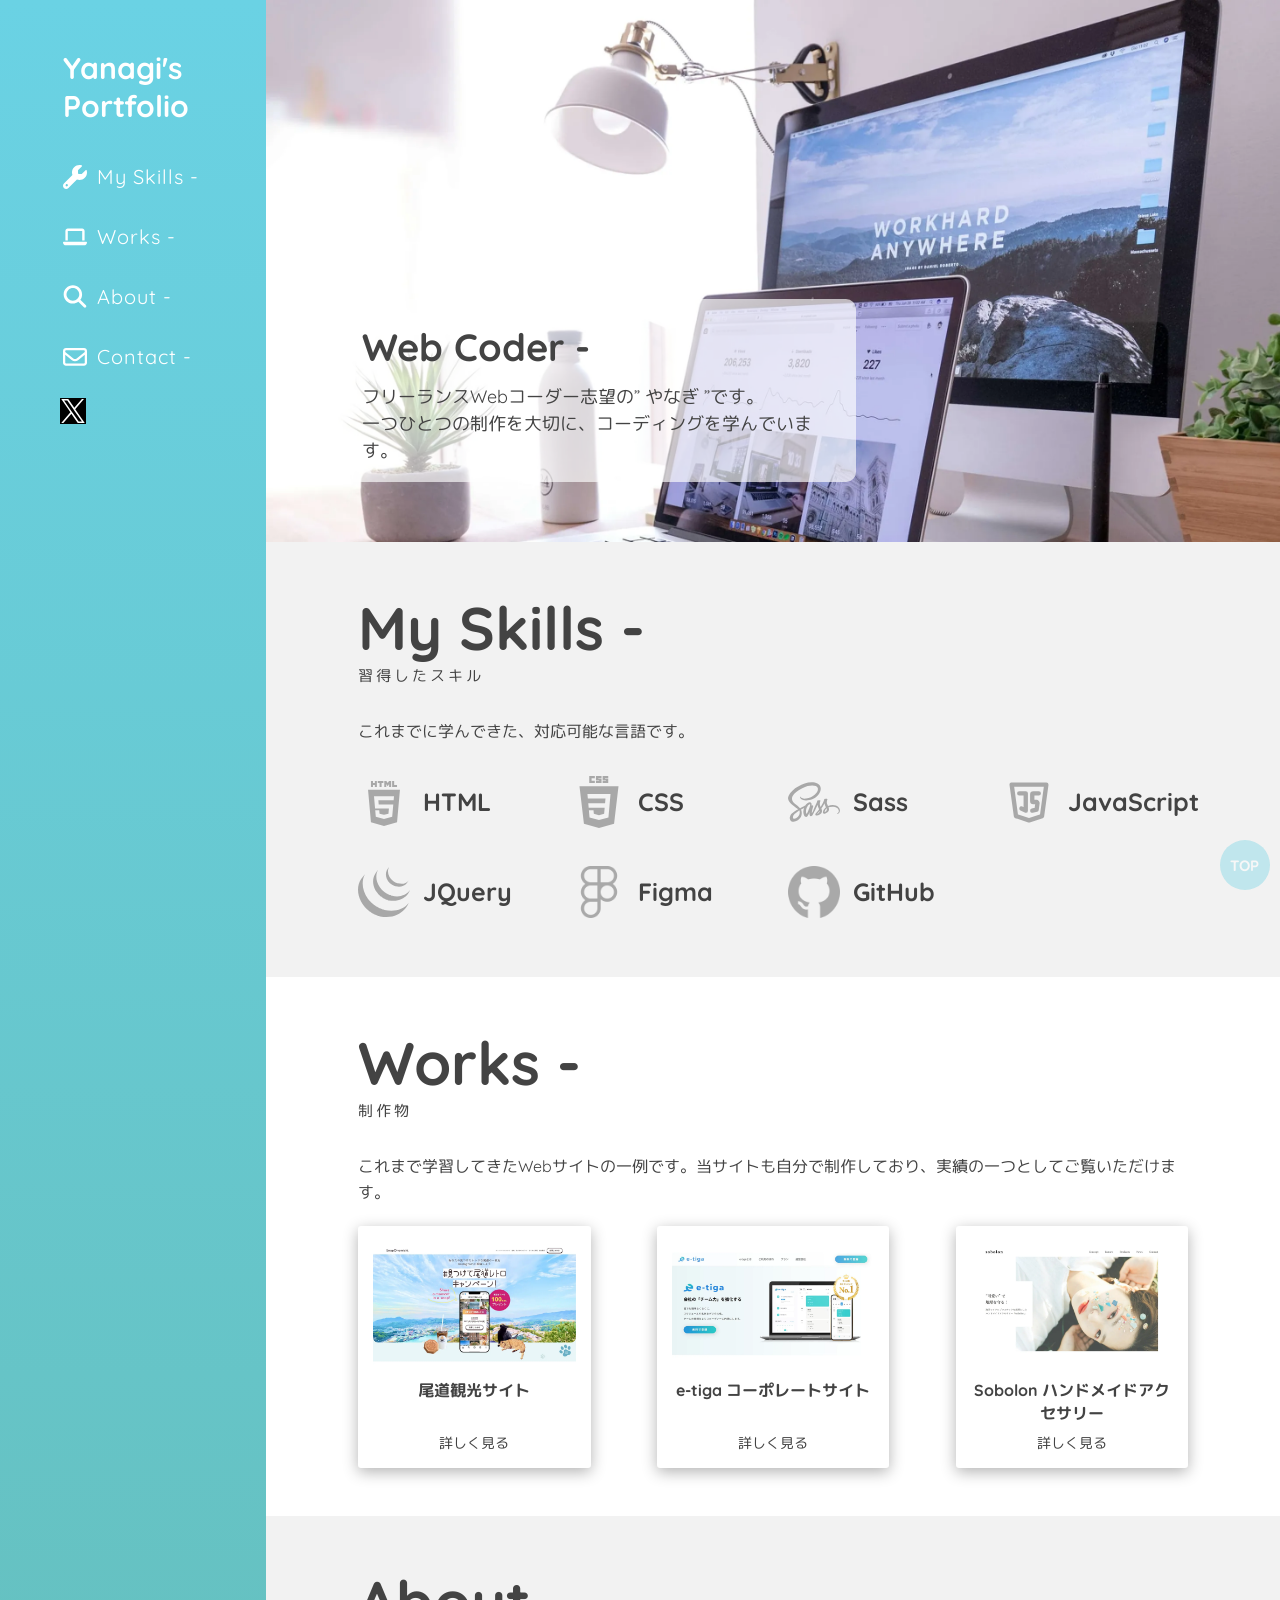
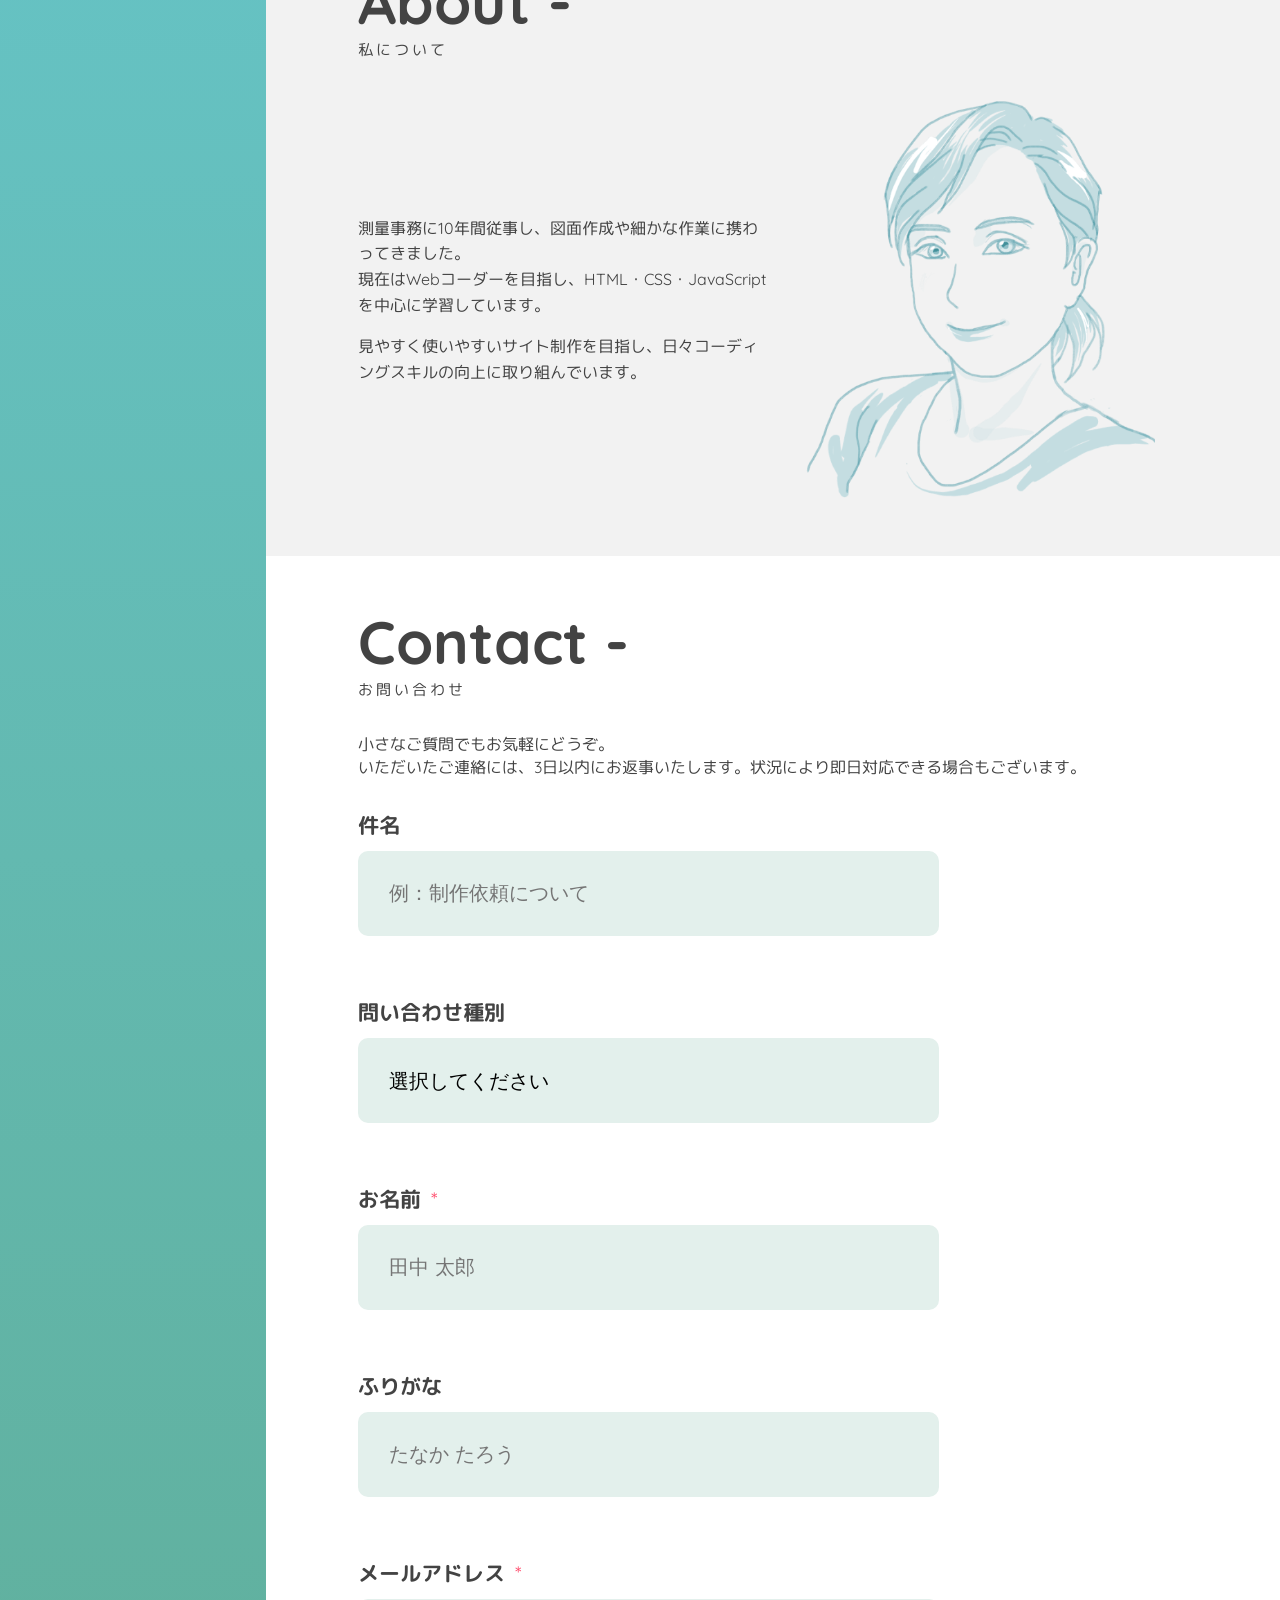
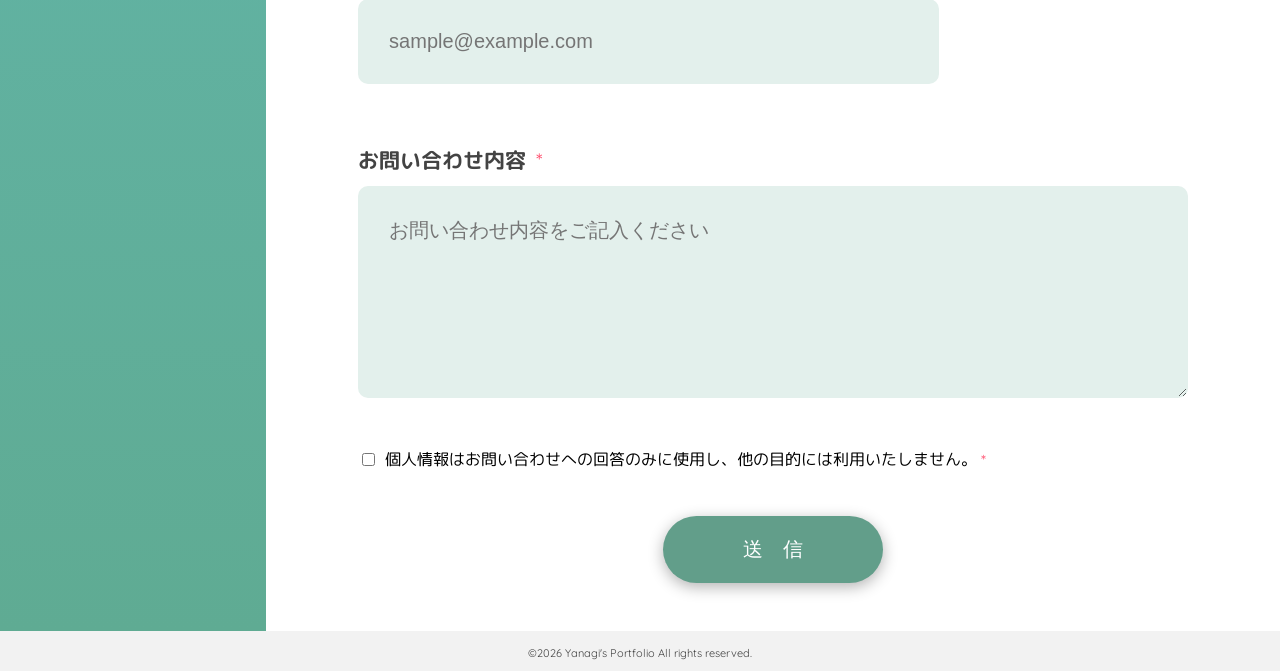
==== commit 3dd6c553: "修正" ====
--- a/index.html
+++ b/index.html
@@ -255,7 +255,12 @@
             <div class="works__contents">
               <ul class="works__list">
                 <li class="works__item">
-                  <a href="./works/onomichi.html" class="works__card">
+                  <a
+                    href="./works/onomichi.html"
+                    class="works__card"
+                    target="_blank"
+                    rel="noopener noreferrer"
+                  >
                     <div class="works__image">
                       <picture>
                         <source
@@ -276,7 +281,12 @@
                 </li>
 
                 <li class="works__item">
-                  <a href="./works/e-tiga.html" class="works__card">
+                  <a
+                    href="./works/e-tiga.html"
+                    class="works__card"
+                    target="_blank"
+                    rel="noopener noreferrer"
+                  >
                     <div class="works__image">
                       <picture>
                         <source
@@ -297,7 +307,12 @@
                 </li>
 
                 <li class="works__item">
-                  <a href="./works/sobolon.html" class="works__card">
+                  <a
+                    href="./works/sobolon.html"
+                    class="works__card"
+                    target="_blank"
+                    rel="noopener noreferrer"
+                  >
                     <div class="works__image">
                       <picture>
                         <source
@@ -331,7 +346,12 @@
             </h2>
             <div class="about__container">
               <div class="about__img">
-                <img src="./img/about_me.png" alt="私の自画像イラスト" width="600" height="600" />
+                <img
+                  src="./img/about_me.png"
+                  alt="私の自画像イラスト"
+                  width="600"
+                  height="600"
+                />
               </div>
 
               <div class="about__text-contents">
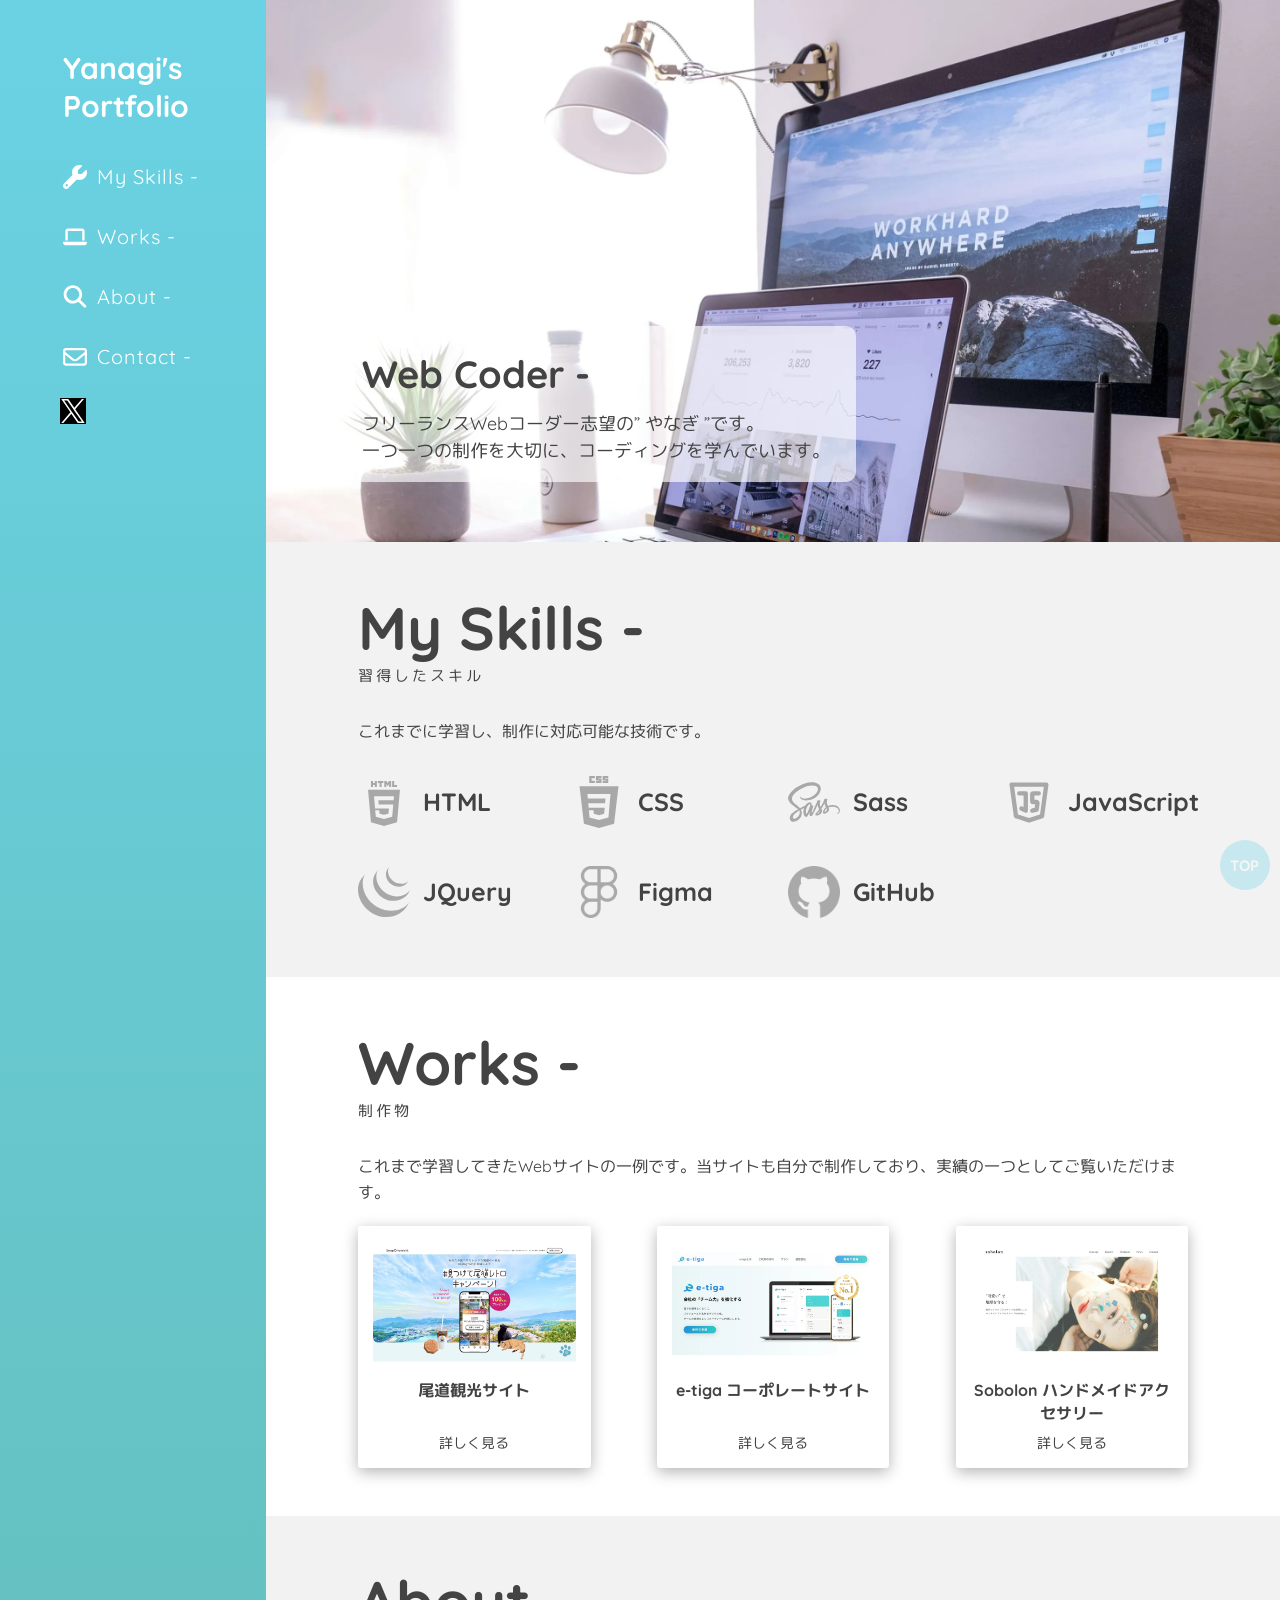
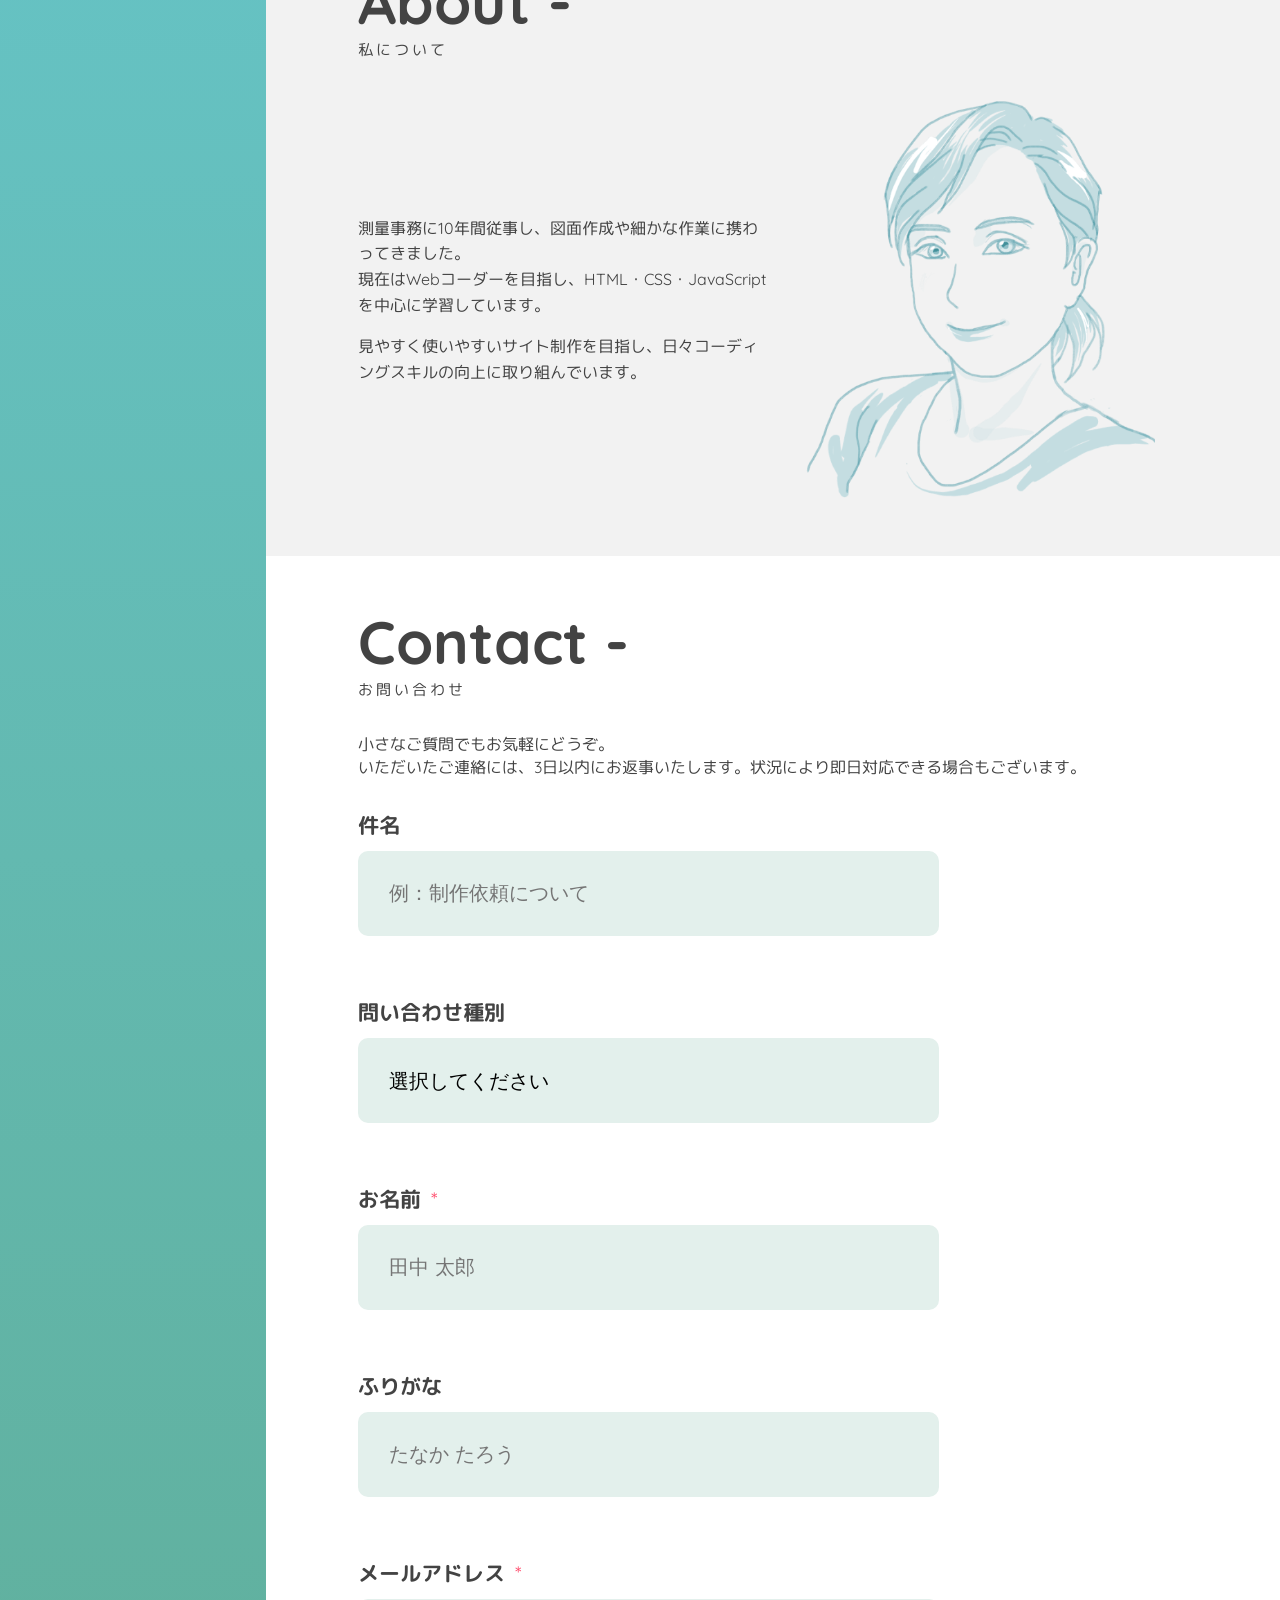
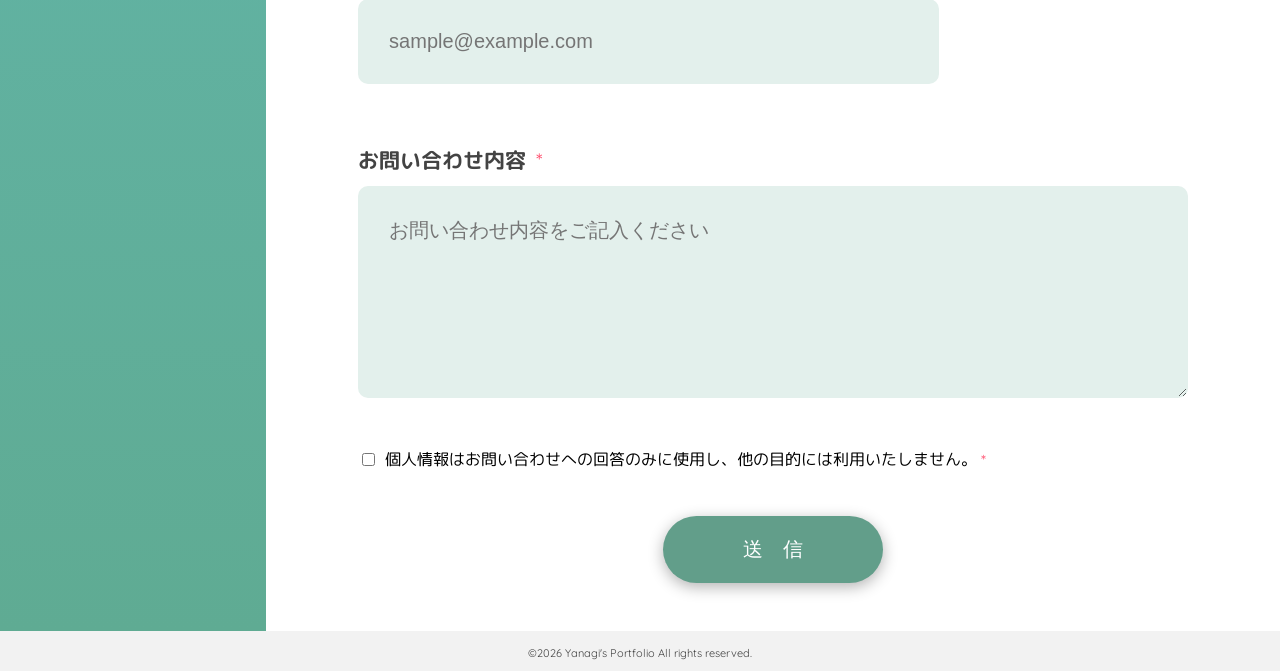
==== commit a8f0b2e4: "更新" ====
--- a/index.html
+++ b/index.html
@@ -13,6 +13,21 @@
       name="description"
       content="フリーランスWEBコーダーをめざす、”やなぎ”のポートフォリオサイトです。只今、デイトラにてコツコツ勉強中"
     />
+
+    <!-- OGP -->
+    <meta property="og:title" content="Web制作ポートフォリオサイト" />
+    <meta
+      property="og:description"
+      content="HTML/CSS・Sass・JavaScriptを用いて制作したポートフォリオサイトです。"
+    />
+    <meta property="og:type" content="website" />
+    <meta property="og:url" content="https://poyonta.github.io/yanagis-site/" />
+    <meta
+      property="og:image"
+      content="https://poyonta.github.io/yanagis-site/img/og.png"
+    />
+    <meta property="og:site_name" content="やなぎ Portfolio" />
+    <meta property="og:locale" content="ja_JP" />
 
     <!-- Google fonts -->
     <link rel="preconnect" href="https://fonts.googleapis.com" />
@@ -168,7 +183,7 @@
             <h1 class="fv__heading">
               <span class="fv__heading-main">Web Coder -</span>
               <span class="fv__heading-sub"
-                >フリーランスWebコーダー志望の” やなぎ ”です。<br />一つひとつの制作を大切に、コーディングを学んでいます。</span
+                >フリーランスWebコーダー志望の” やなぎ ”です。<br />一つ一つの制作を大切に、コーディングを学んでいます。</span
               >
             </h1>
           </div>
@@ -181,7 +196,7 @@
               <span class="section__head-sub">習得したスキル</span>
             </h2>
             <p class="section__lead-text">
-              これまでに学んできた、対応可能な言語です。
+              これまでに学習し、制作に対応可能な技術です。
             </p>
             <ul class="skills__list">
               <li class="skills__item">
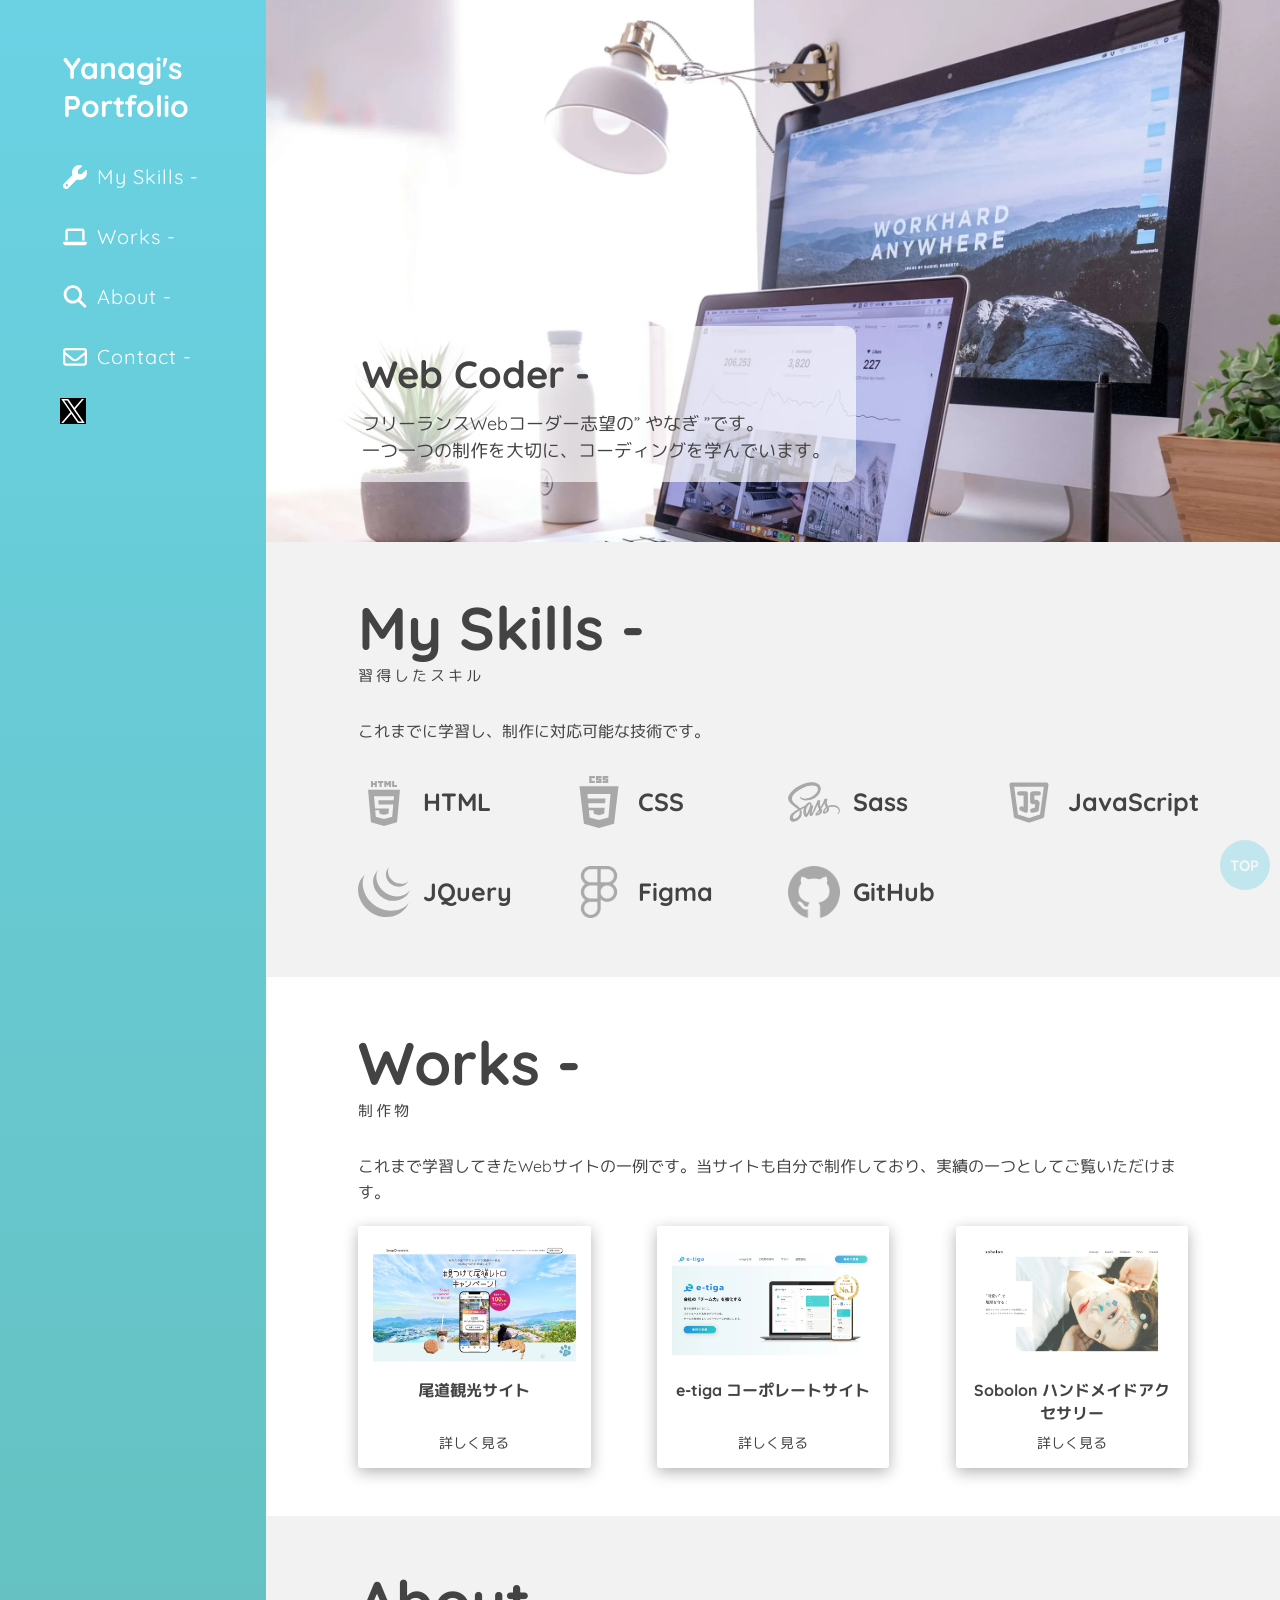
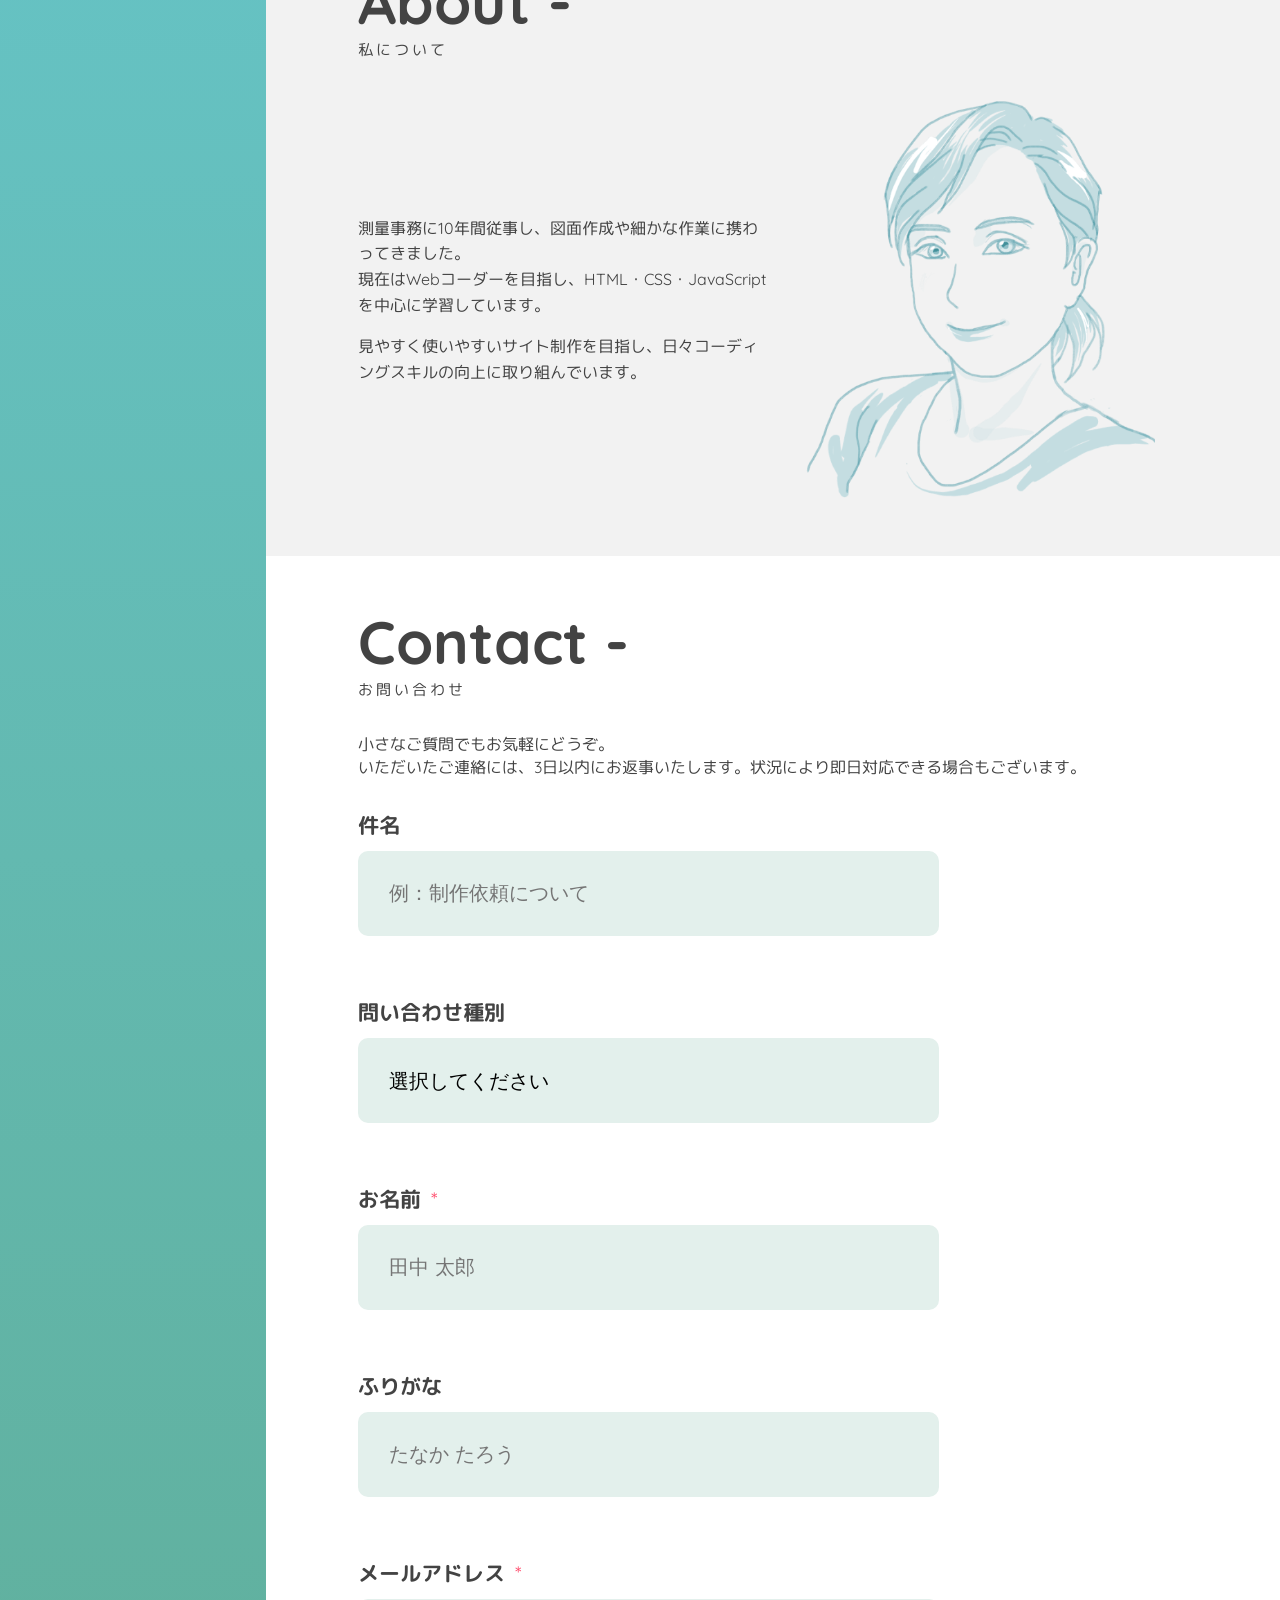
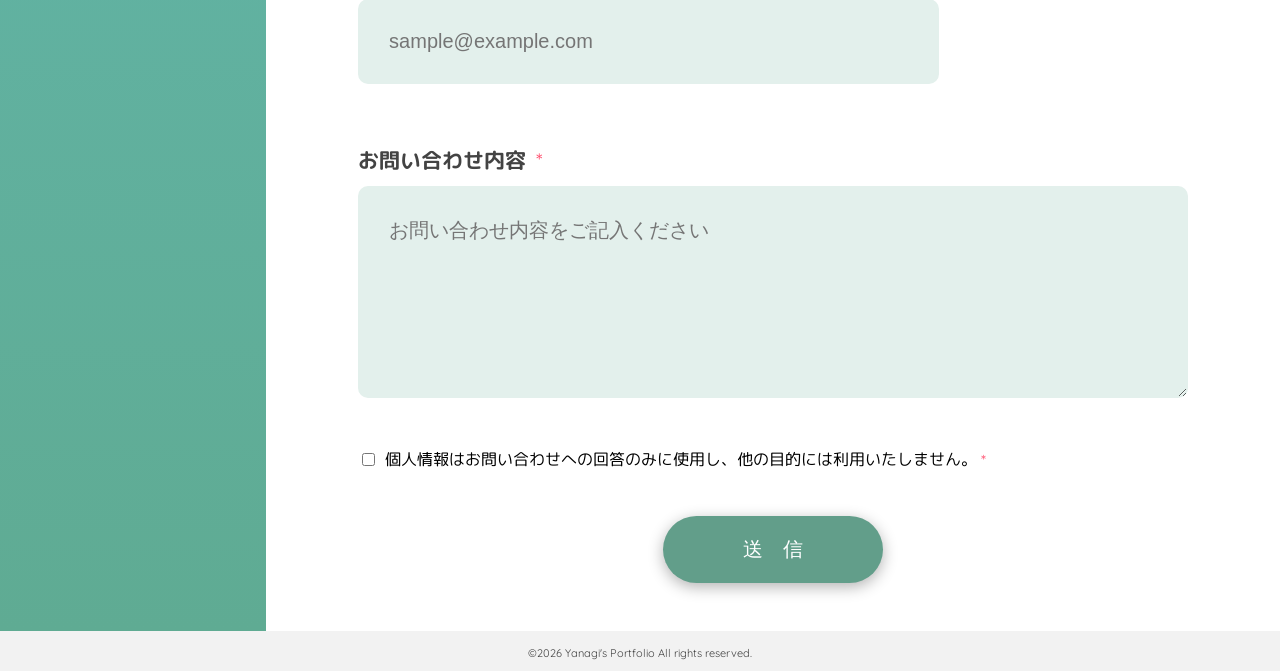
==== commit 4bbb4c5e: "更新" ====
--- a/index.html
+++ b/index.html
@@ -5,10 +5,7 @@
     <meta name="viewport" content="width=device-width, initial-scale=1.0" />
     <link rel="shortcut icon" href="./favicon.ico" type="image/x-icon" />
 
-    <!-- 検索にヒットしないようにするための記述です -->
-    <meta name="robots" content="noindex" />
-
-    <title>ポートフォリオサイト</title>
+    <title>やなぎ Portfolio</title>
     <meta
       name="description"
       content="フリーランスWEBコーダーをめざす、”やなぎ”のポートフォリオサイトです。只今、デイトラにてコツコツ勉強中"
@@ -21,13 +18,19 @@
       content="HTML/CSS・Sass・JavaScriptを用いて制作したポートフォリオサイトです。"
     />
     <meta property="og:type" content="website" />
-    <meta property="og:url" content="https://poyonta.github.io/yanagis-site/" />
+
+    <meta
+      property="og:url"
+      content="https://yanagi-web.github.io/yanagis-site/"
+    />
     <meta
       property="og:image"
-      content="https://poyonta.github.io/yanagis-site/img/og.png"
+      content="https://yanagi-web.github.io/yanagis-site/img/og.png"
     />
+
     <meta property="og:site_name" content="やなぎ Portfolio" />
     <meta property="og:locale" content="ja_JP" />
+    <meta name="twitter:card" content="summary_large_image" />
 
     <!-- Google fonts -->
     <link rel="preconnect" href="https://fonts.googleapis.com" />
@@ -141,7 +144,7 @@
                 </li>
                 <li class="header__nav-item header__nav-item--x">
                   <a
-                    href="https://x.com/poyonta_web"
+                    href="https://x.com/yanagi_web"
                     target="_blank"
                     class="header__nav-link button button--x"
                   >
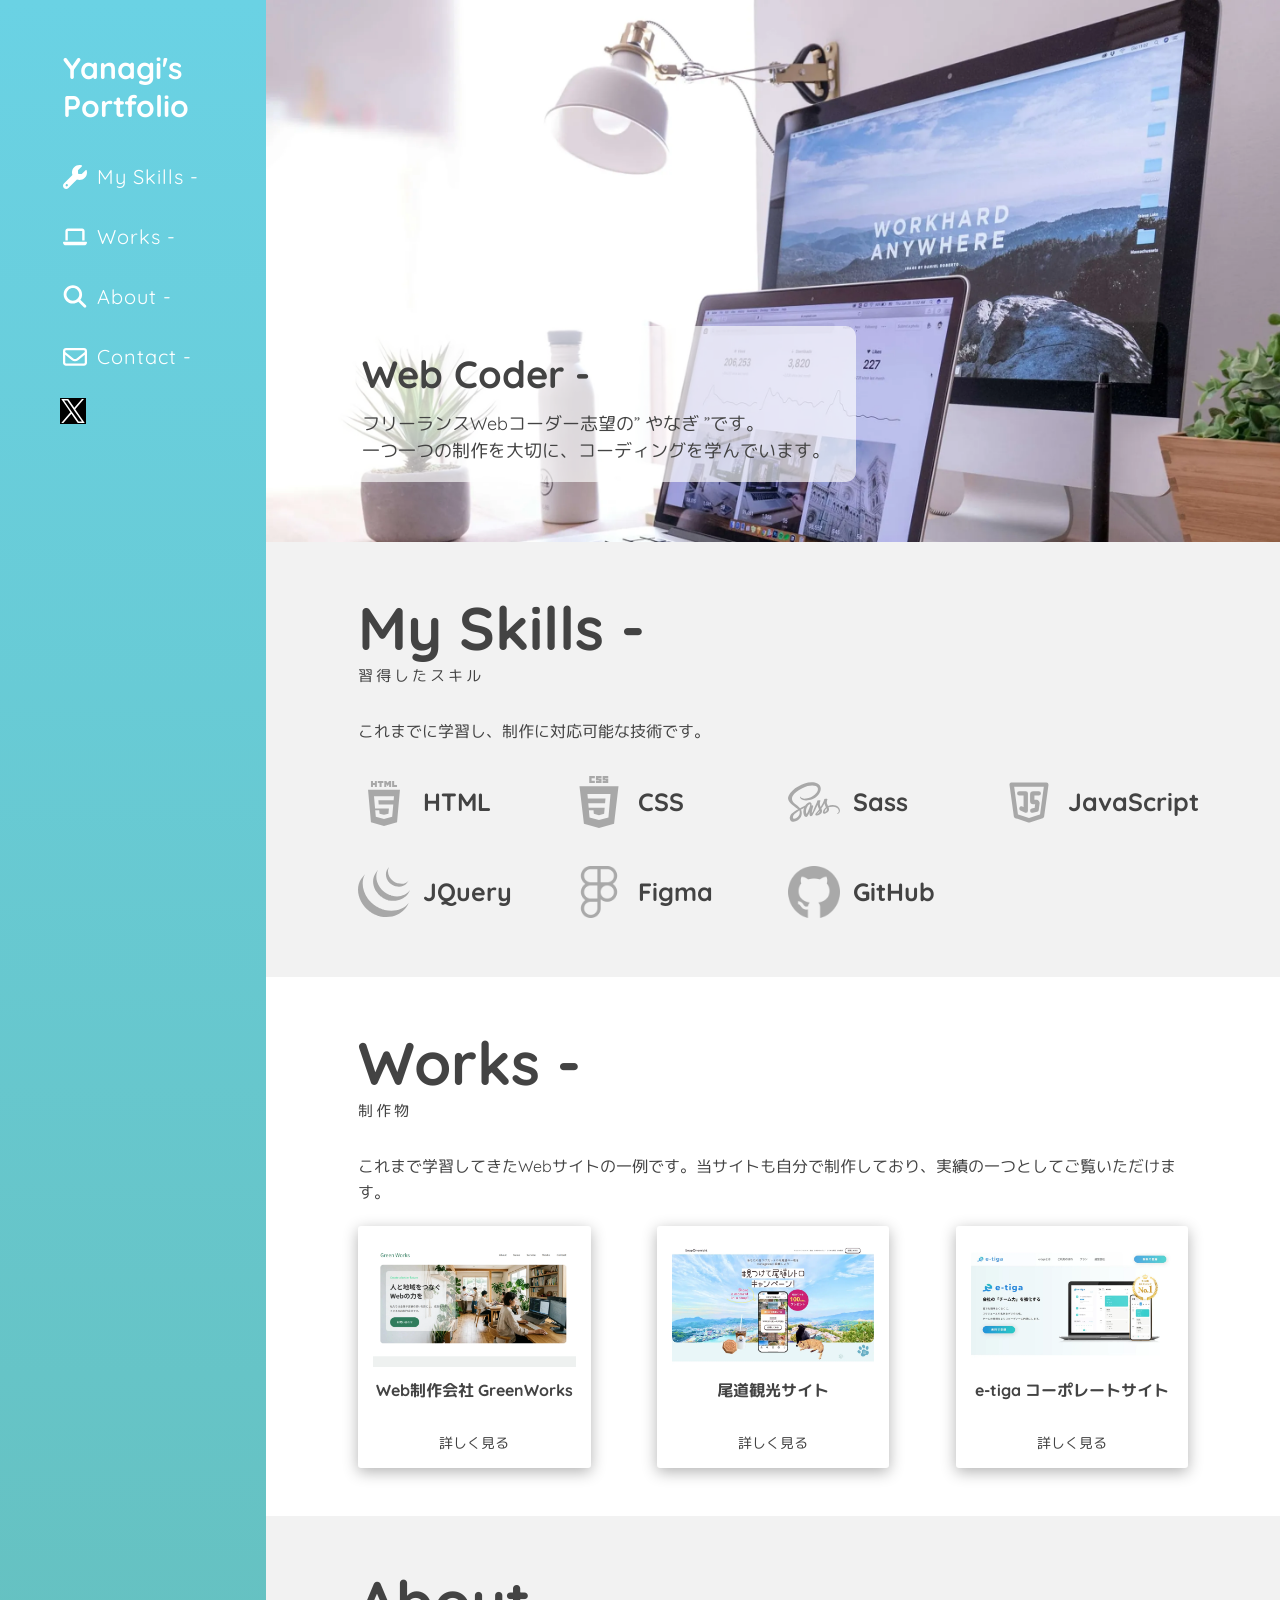
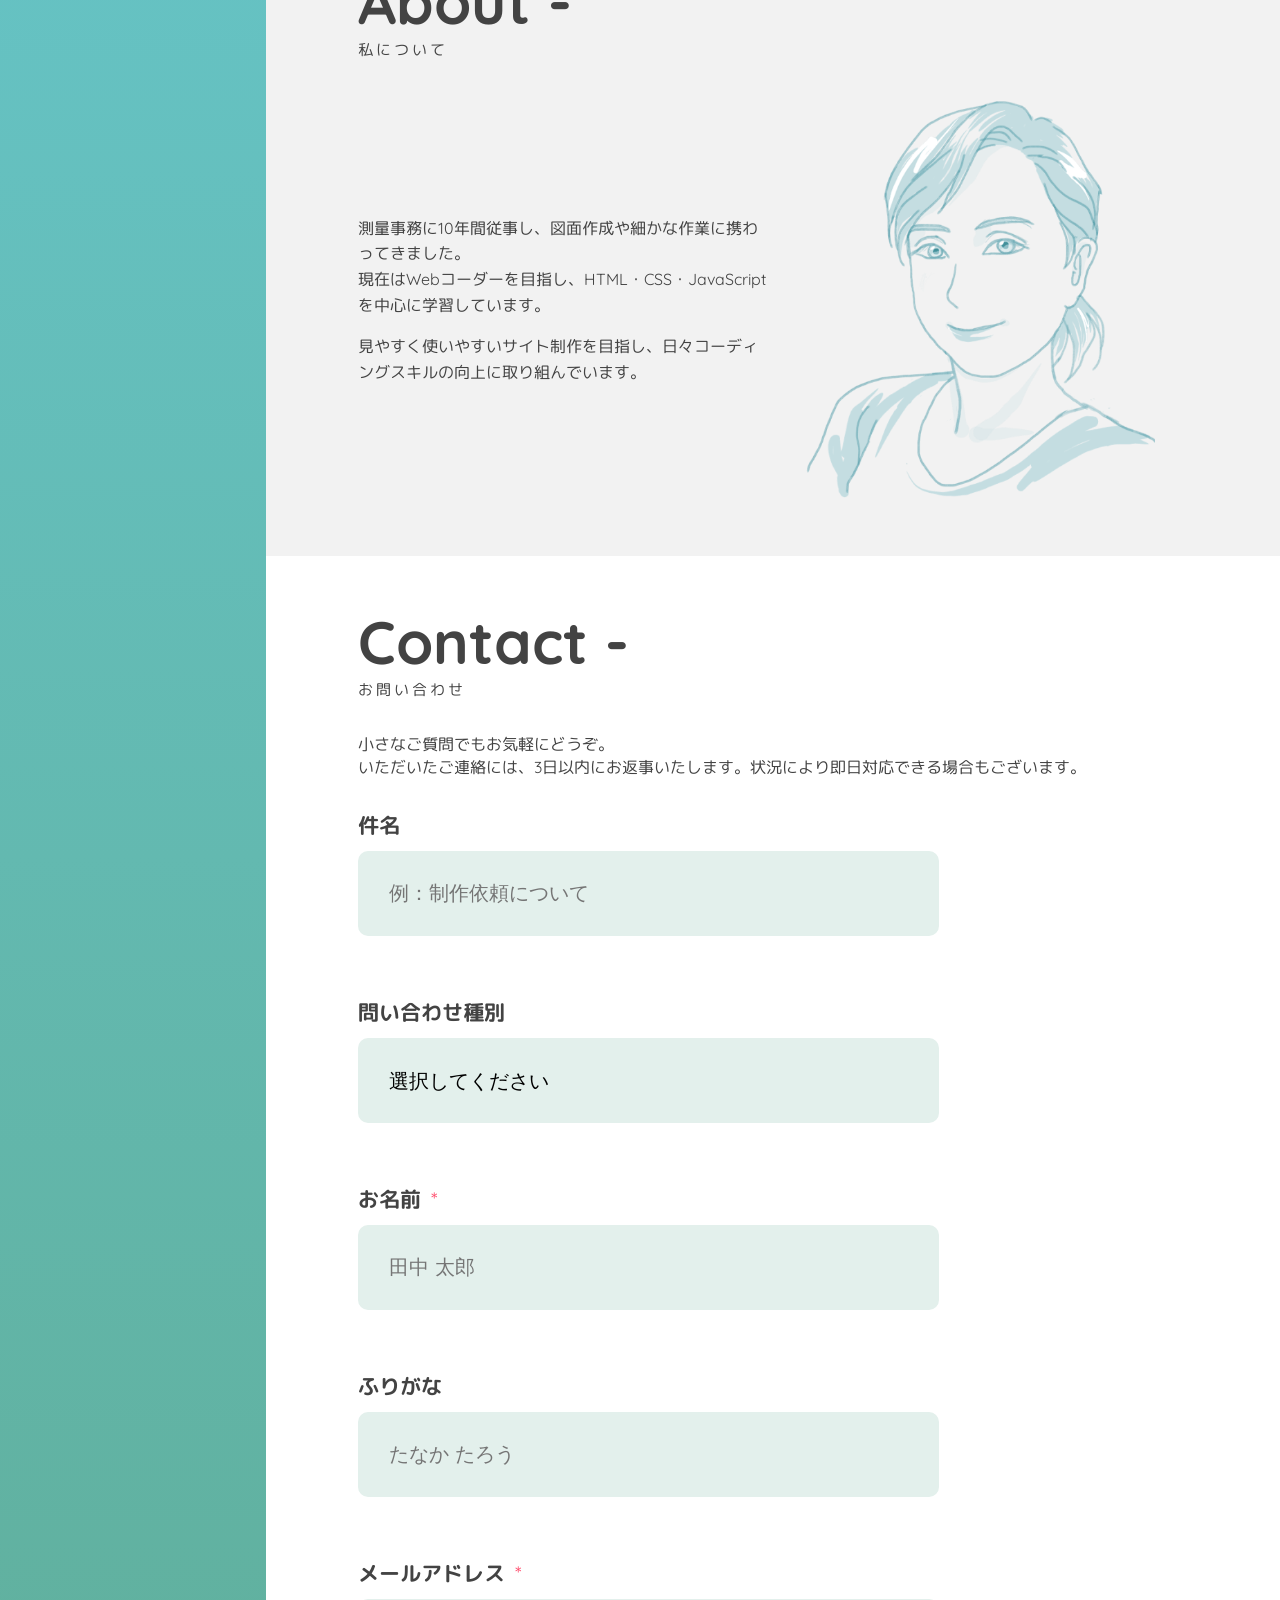
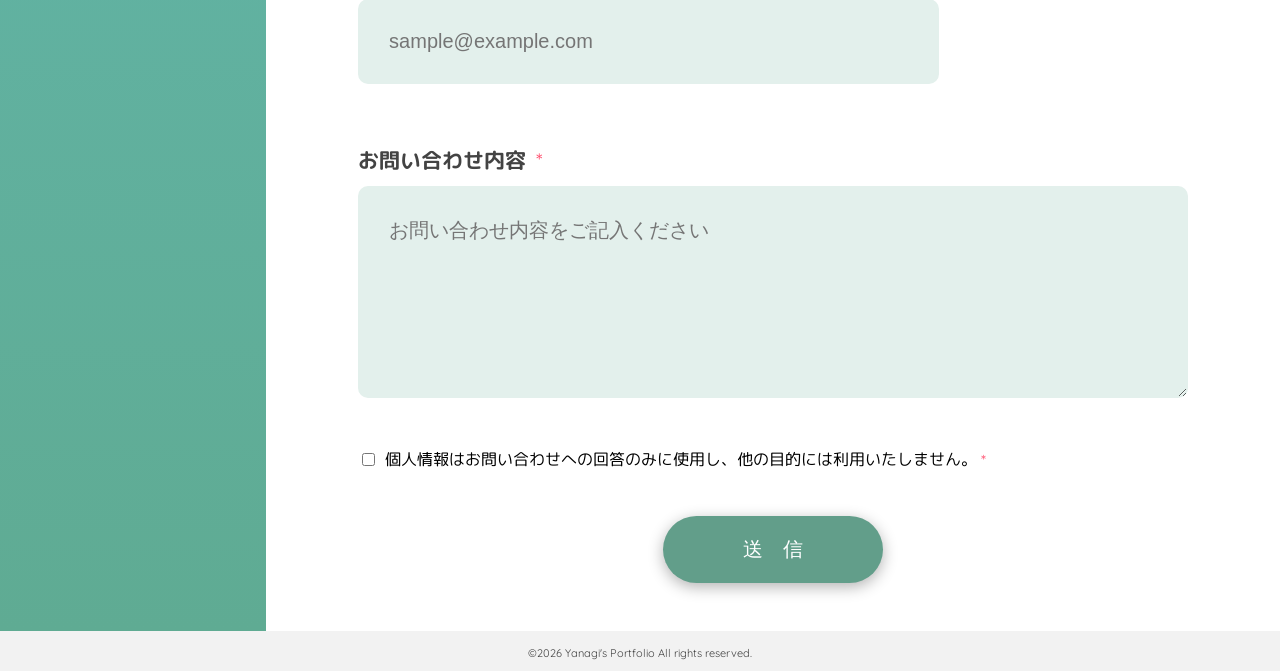
==== commit 939ff7d8: "サイトアップ前修正" ====
--- a/index.html
+++ b/index.html
@@ -274,6 +274,34 @@
               <ul class="works__list">
                 <li class="works__item">
                   <a
+                    href="./works/greenworks.html"
+                    class="works__card"
+                    target="_blank"
+                    rel="noopener noreferrer"
+                  >
+                    <div class="works__image">
+                      <picture>
+                        <source
+                          srcset="img/project/greenworks-top.webp"
+                          type="image/webp"
+                        />
+                        <img
+                          src="img/project/greenworks-top.jpg"
+                          class="works__item-img"
+                          alt="Web制作会社GreenWorksのトップページ"
+                          width="2880"
+                          height="1800"
+                        />
+                      </picture>
+                    </div>
+
+                    <h3 class="works__item-name">Web制作会社 GreenWorks</h3>
+                    <p class="works__item-link">詳しく見る</p>
+                  </a>
+                </li>
+
+                <li class="works__item">
+                  <a
                     href="./works/onomichi.html"
                     class="works__card"
                     target="_blank"
@@ -289,6 +317,8 @@
                           src="img/project/onomichi-top.jpg"
                           class="works__item-img"
                           alt="尾道観光サイトのトップページ"
+                          width="1440"
+                          height="900"
                         />
                       </picture>
                     </div>
@@ -315,39 +345,13 @@
                           src="img/project/e-tiga-top.jpg"
                           class="works__item-img"
                           alt="e-tiga コーポレートサイトのトップページ"
+                          width="1440"
+                          height="900"
                         />
                       </picture>
                     </div>
 
                     <h3 class="works__item-name">e-tiga コーポレートサイト</h3>
-                    <p class="works__item-link">詳しく見る</p>
-                  </a>
-                </li>
-
-                <li class="works__item">
-                  <a
-                    href="./works/sobolon.html"
-                    class="works__card"
-                    target="_blank"
-                    rel="noopener noreferrer"
-                  >
-                    <div class="works__image">
-                      <picture>
-                        <source
-                          srcset="img/project/sobolon-top.webp"
-                          type="image/webp"
-                        />
-                        <img
-                          src="img/project/sobolon-top.jpg"
-                          class="works__item-img"
-                          alt="Sobolonハンドメイドアクセサリーショップのトップページ"
-                        />
-                      </picture>
-                    </div>
-
-                    <h3 class="works__item-name">
-                      Sobolon ハンドメイドアクセサリー
-                    </h3>
                     <p class="works__item-link">詳しく見る</p>
                   </a>
                 </li>
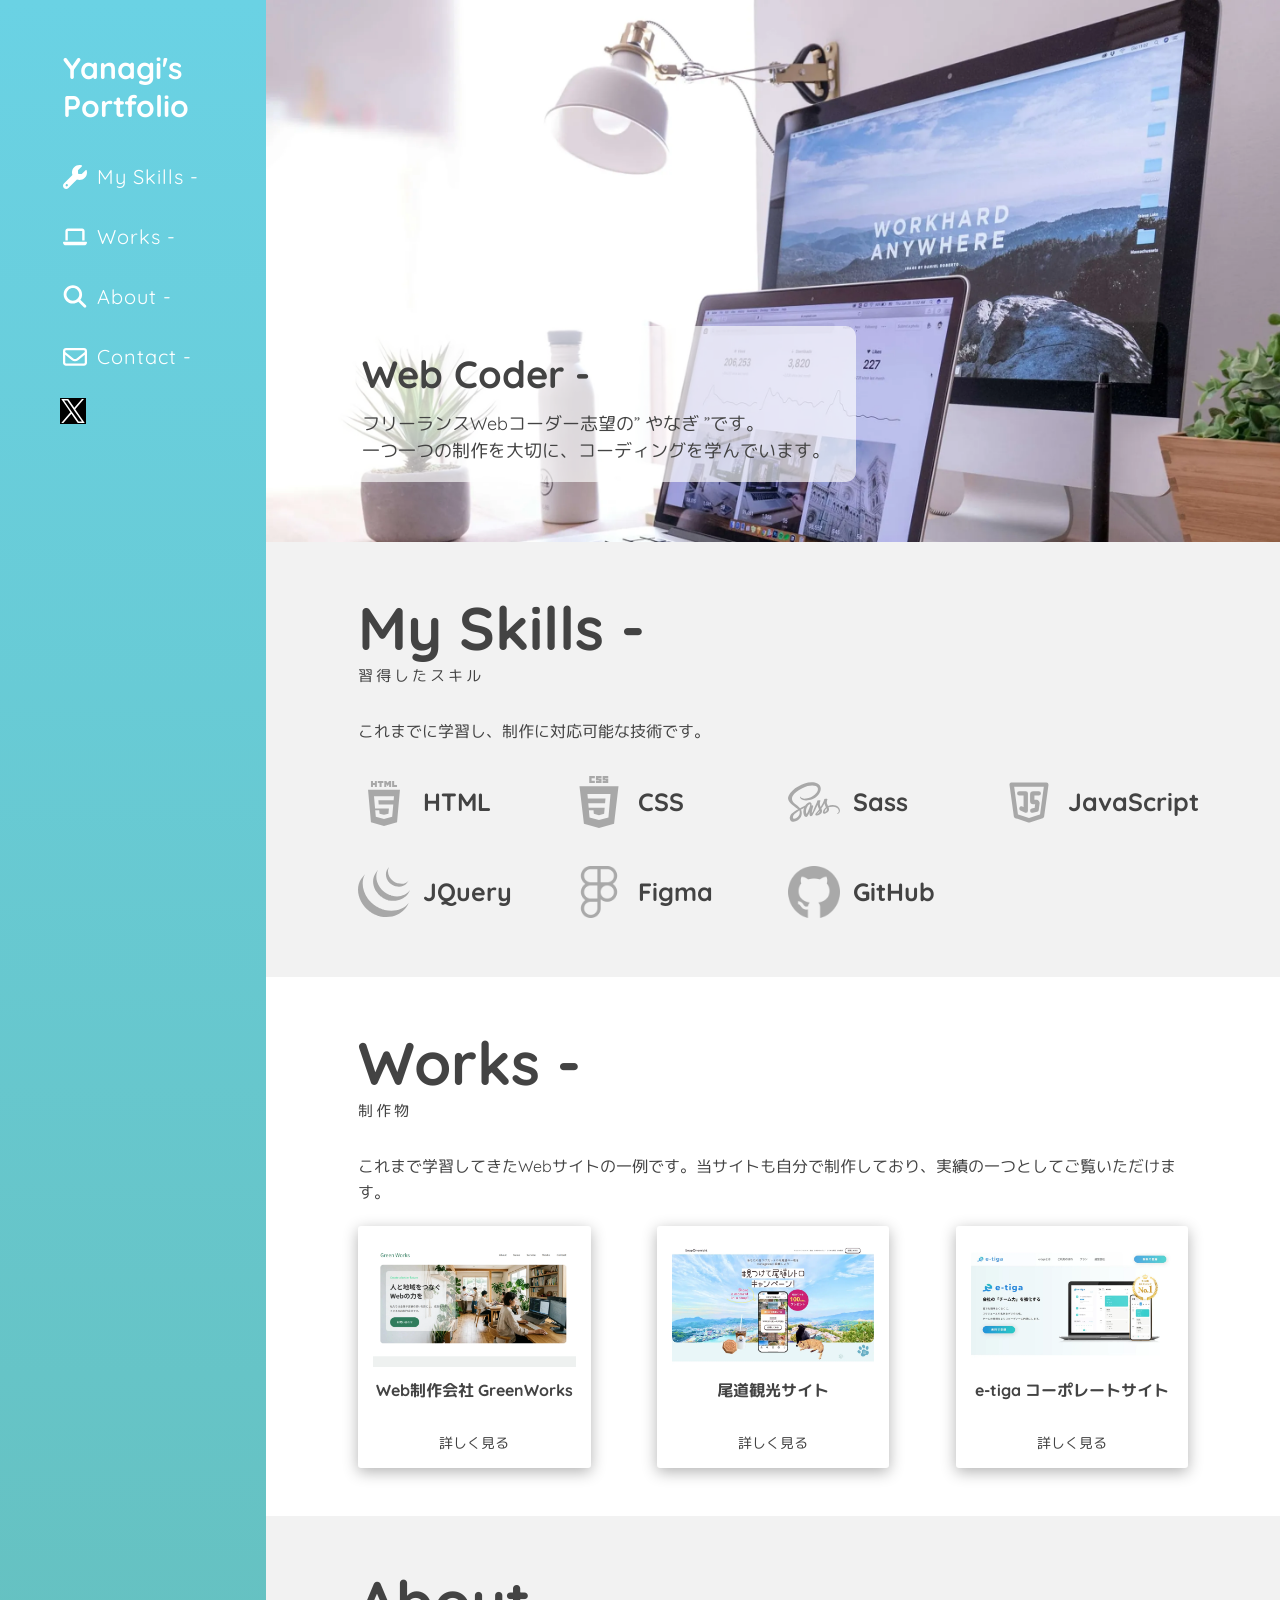
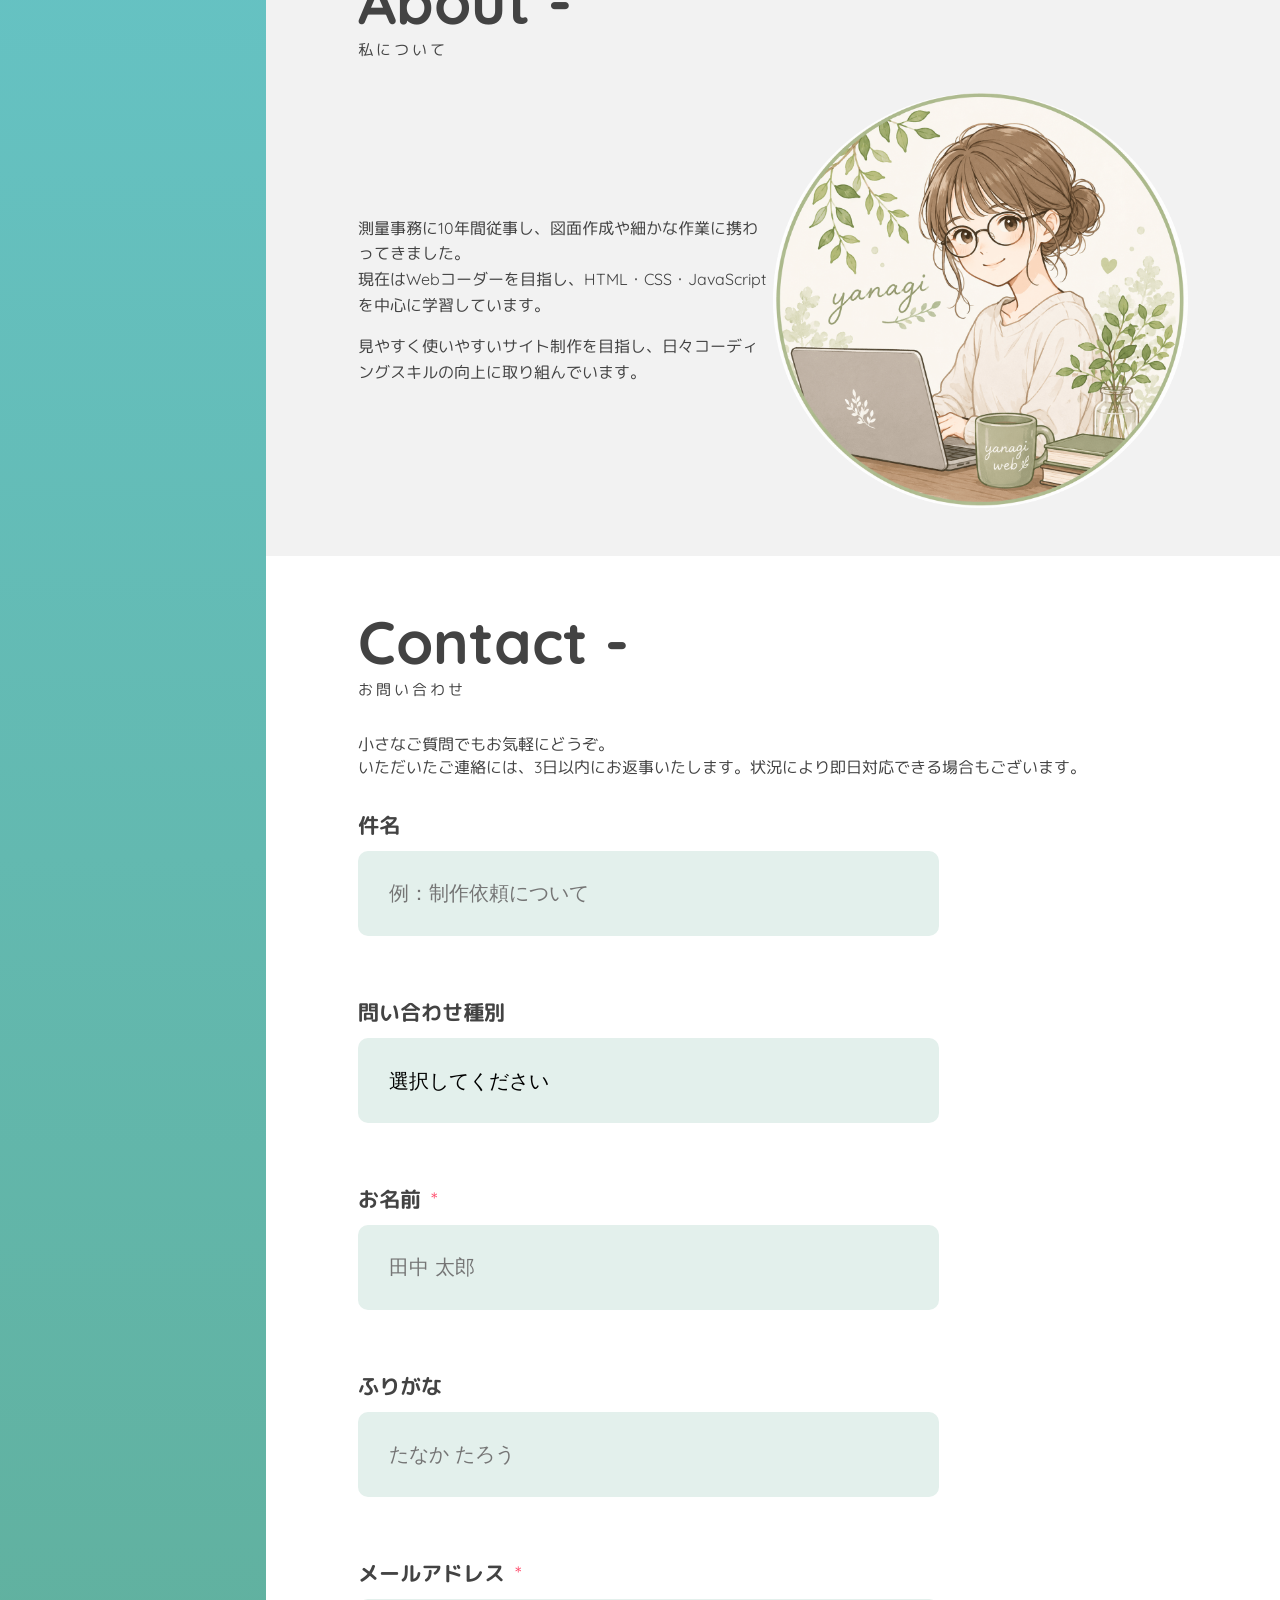
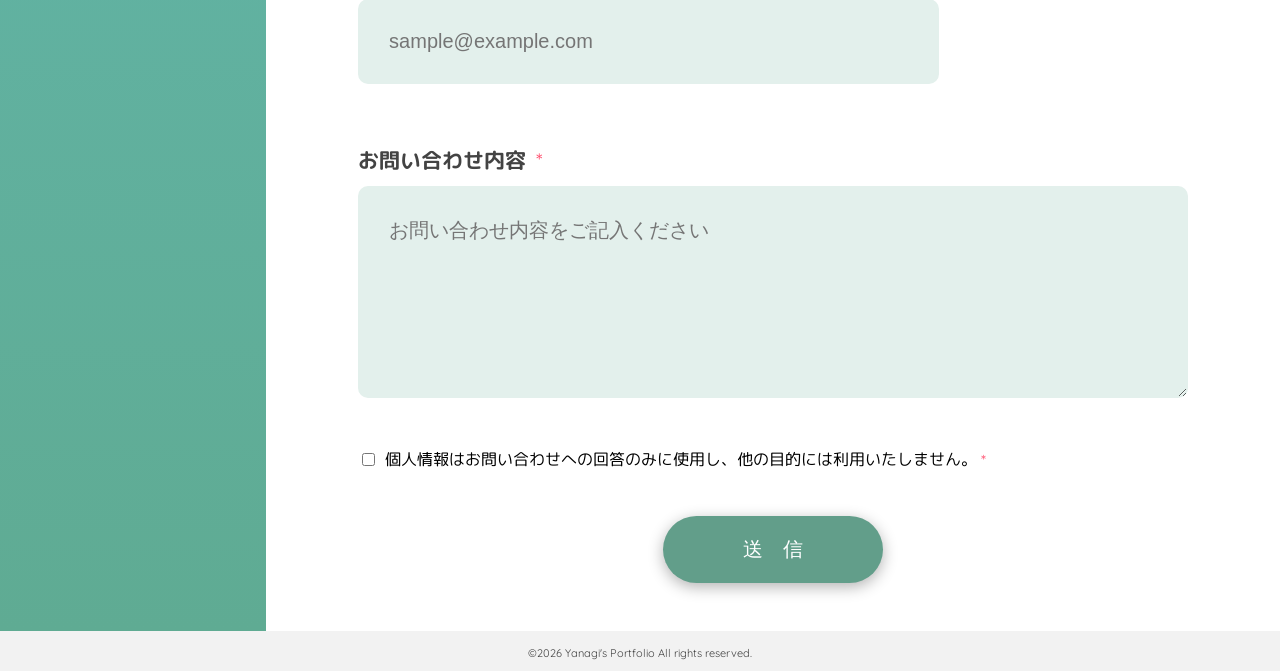
==== commit 09d6bb95: "修正修正" ====
--- a/index.html
+++ b/index.html
@@ -369,10 +369,10 @@
             <div class="about__container">
               <div class="about__img">
                 <img
-                  src="./img/about_me.png"
-                  alt="私の自画像イラスト"
-                  width="600"
-                  height="600"
+                  src="./img/yanagi-image.png"
+                  alt="私のイメージイラスト"
+                  width="1254"
+                  height="1254"
                 />
               </div>
 
